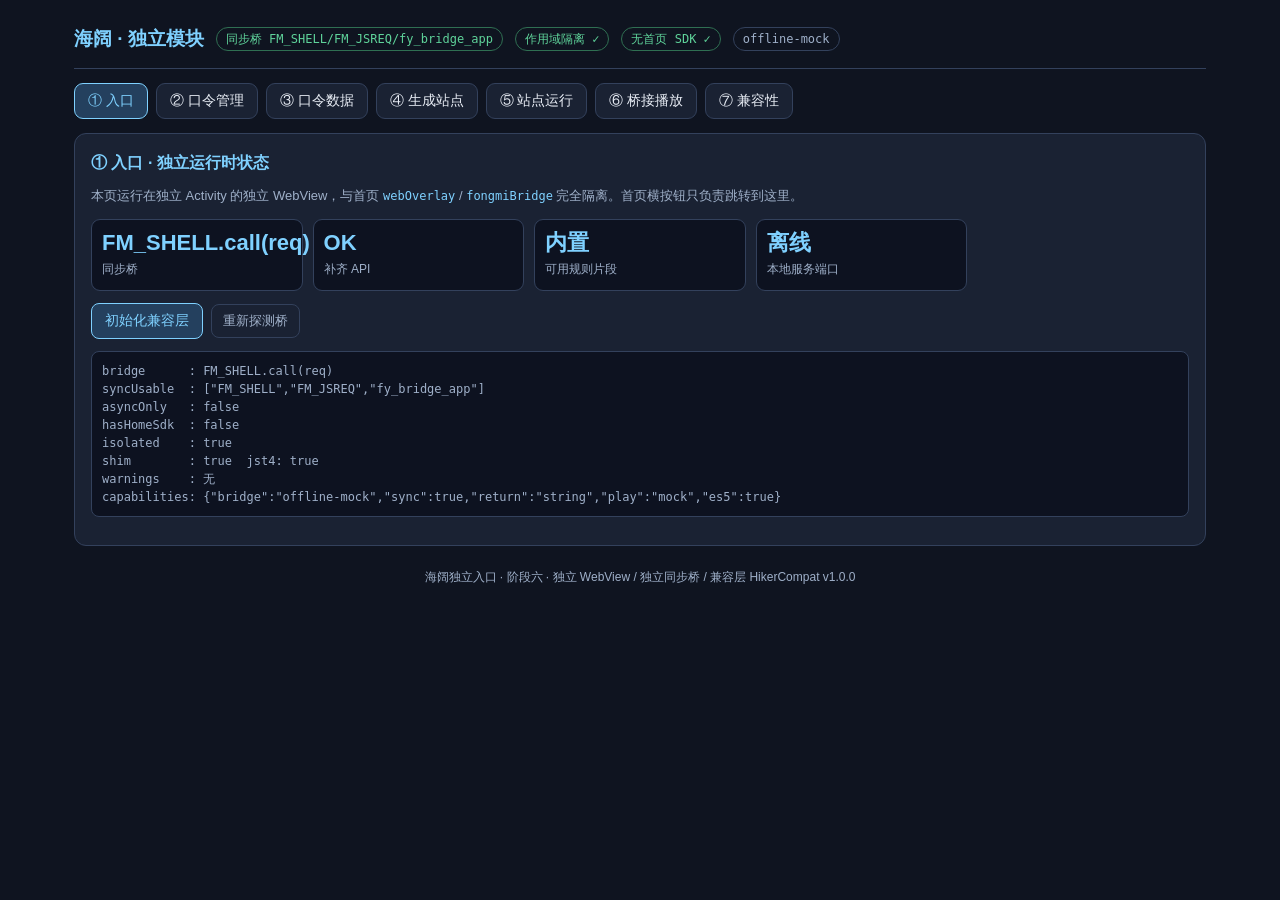
==== app/src/main/assets/hiker/index.html @ 49a5e593 "feat(hiker): 首页横按钮新增独立入口，先做接口兼容性分析再落实构建 - 构建前置：基于五类历史桥接口代码的兼容性实证（A/B/C/D1/D2/E） - 独立模块：HikerActivity" ====
<!DOCTYPE html>
<html lang="zh-CN">
<head>
<meta charset="utf-8">
<meta name="viewport" content="width=device-width,initial-scale=1,viewport-fit=cover">
<title>海阔 · 独立模块</title>
<style>
*{box-sizing:border-box}
:root{--bg:#0f1420;--card:#1a2233;--line:#33415c;--txt:#e8edf5;--sub:#9fb0c9;--acc:#7fd1ff;--ok:#5fd39a;--warn:#ffb86b;--bad:#ff7b7b}
html,body{margin:0;padding:0;background:var(--bg);color:var(--txt);font:15px/1.6 -apple-system,"Noto Sans CJK SC",sans-serif}
.wrap{max-width:1160px;margin:0 auto;padding:14px 14px calc(20px + env(safe-area-inset-bottom,0px))}
header{display:flex;align-items:center;gap:12px;flex-wrap:wrap;padding:10px 0 14px;border-bottom:1px solid var(--line)}
header h1{font-size:19px;margin:0;color:var(--acc);font-weight:700}
.badge{font:12px/1 monospace;padding:5px 9px;border:1px solid var(--line);border-radius:20px;color:var(--sub)}
.badge.on{color:var(--ok);border-color:#2f6f52}
.badge.off{color:var(--warn);border-color:#7a5a2c}
nav{display:flex;gap:8px;flex-wrap:wrap;margin:14px 0}
nav button{background:var(--card);color:var(--txt);border:1px solid var(--line);border-radius:9px;padding:8px 13px;font-size:14px;cursor:pointer}
nav button.cur{background:#24405e;border-color:var(--acc);color:var(--acc)}
section{display:none;background:var(--card);border:1px solid var(--line);border-radius:12px;padding:16px;margin-bottom:12px}
section.cur{display:block}
h2{font-size:16px;margin:0 0 10px;color:var(--acc)}
p.hint{color:var(--sub);font-size:13px;margin:0 0 12px}
.row{display:flex;gap:8px;flex-wrap:wrap;align-items:center;margin-bottom:10px}
input,textarea,select{background:#0d1220;color:var(--txt);border:1px solid var(--line);border-radius:8px;padding:8px 10px;font:14px/1.4 monospace;min-width:180px}
input{flex:1}
button.act{background:#24405e;color:var(--acc);border:1px solid var(--acc);border-radius:8px;padding:8px 13px;cursor:pointer;font-size:14px}
button.gh{background:transparent;color:var(--sub);border:1px solid var(--line);border-radius:8px;padding:7px 11px;cursor:pointer;font-size:13px}
table{width:100%;border-collapse:collapse;font-size:13px}
th,td{text-align:left;padding:7px 8px;border-bottom:1px solid var(--line);vertical-align:top}
th{color:var(--sub);font-weight:600}
code,.mono{font:12px/1.5 monospace;color:var(--acc);word-break:break-all}
pre{background:#0d1220;border:1px solid var(--line);border-radius:8px;padding:10px;overflow:auto;font:12px/1.5 monospace;color:var(--sub);max-height:230px;white-space:pre-wrap}
.tag{display:inline-block;font:11px/1 monospace;padding:3px 7px;border-radius:5px;background:#26344b;color:var(--sub);margin-right:4px}
.tag.ok{background:#204532;color:var(--ok)}.tag.bad{background:#4a2626;color:var(--bad)}.tag.warn{background:#4a3a20;color:var(--warn)}
.log{margin-top:10px;max-height:170px;overflow:auto;font:12px/1.55 monospace;color:var(--sub);border-top:1px dashed var(--line);padding-top:8px}
.err{color:var(--bad)}
.grid{display:grid;grid-template-columns:repeat(auto-fill,minmax(210px,1fr));gap:10px}
.kv{background:#0d1220;border:1px solid var(--line);border-radius:9px;padding:10px}
.kv b{display:block;color:var(--acc);font-size:22px;line-height:1.2}
.kv span{color:var(--sub);font-size:12px}
footer{color:var(--sub);font-size:12px;text-align:center;padding:10px 0 4px}
</style>
</head>
<body>
<div class="wrap">
  <header>
    <h1>海阔 · 独立模块</h1>
    <span class="badge" id="bBridge">桥检测中</span>
    <span class="badge" id="bIso">隔离检测中</span>
    <span class="badge" id="bSdk">首页 SDK 检测中</span>
    <span class="badge" id="bMode">—</span>
  </header>

  <nav id="nav">
    <button data-v="0" class="cur">① 入口</button>
    <button data-v="1">② 口令管理</button>
    <button data-v="2">③ 口令数据</button>
    <button data-v="3">④ 生成站点</button>
    <button data-v="4">⑤ 站点运行</button>
    <button data-v="5">⑥ 桥接播放</button>
    <button data-v="6">⑦ 兼容性</button>
  </nav>

  <!-- ① 入口 -->
  <section class="cur" data-v="0">
    <h2>① 入口 · 独立运行时状态</h2>
    <p class="hint">本页运行在独立 Activity 的独立 WebView，与首页 <code>webOverlay</code> / <code>fongmiBridge</code> 完全隔离。首页横按钮只负责跳转到这里。</p>
    <div class="grid">
      <div class="kv"><b id="kBridge">—</b><span>同步桥</span></div>
      <div class="kv"><b id="kApi">—</b><span>补齐 API</span></div>
      <div class="kv"><b id="kRules">—</b><span>可用规则片段</span></div>
      <div class="kv"><b id="kPort">—</b><span>本地服务端口</span></div>
    </div>
    <div class="row" style="margin-top:12px">
      <button class="act" id="btnBoot">初始化兼容层</button>
      <button class="gh" id="btnProbe">重新探测桥</button>
    </div>
    <pre id="bootOut">等待初始化…</pre>
  </section>

  <!-- ② 口令管理 -->
  <section data-v="1">
    <h2>② 口令管理</h2>
    <p class="hint">口令 = <code>{name, code, endpoint, method, headers, enabled}</code>。端点模板中的 <code>{code}</code> 会被替换。持久化走独立桥的 <code>getCache/setCache</code>，不写首页配置。</p>
    <div class="row">
      <input id="tName" placeholder="名称，如 演示源">
      <input id="tCode" placeholder="口令">
      <input id="tEp" placeholder="端点模板，如 https://x/api?k={code}&kw={kw}">
      <select id="tMethod"><option>GET</option><option>POST</option></select>
      <button class="act" id="btnAddToken">新增</button>
      <button class="gh" id="btnDemoToken">载入演示</button>
    </div>
    <table><thead><tr><th>名称</th><th>口令</th><th>端点</th><th>状态</th><th></th></tr></thead><tbody id="tokenBody"></tbody></table>
  </section>

  <!-- ③ 口令数据 -->
  <section data-v="2">
    <h2>③ 获取口令数据管理</h2>
    <p class="hint">用同步桥 <code>HikerBridge.req()</code> 取数（无 CORS）。归一化支持 <code>sites[]</code> / <code>urls[]</code> / <code>data|list|items</code> / 顶层数组 / 单站点对象 / 纯文本行。</p>
    <div class="row">
      <select id="dsToken"></select>
      <input id="dsKw" placeholder="关键词（可选）" value="影片">
      <button class="act" id="btnFetch">取数</button>
      <button class="gh" id="btnDemoData">离线样本</button>
      <button class="gh" id="btnImport">粘贴导入</button>
    </div>
    <table><thead><tr><th>#</th><th>数据集</th><th>原始长度</th><th>解析站点</th><th></th></tr></thead><tbody id="dsBody"></tbody></table>
  </section>

  <!-- ④ 生成站点 -->
  <section data-v="3">
    <h2>④ 口令数据生成站点管理</h2>
    <p class="hint">按 <code>key</code> 合并去重生成 registry，可导出、复制，或经 <code>/manage/csp?registry=</code> 注入宿主。失败时降级为「复制 JSON → 管理页手动粘贴」。</p>
    <div class="row">
      <button class="act" id="btnGen">生成站点</button>
      <button class="gh" id="btnInject">注入到 App</button>
      <button class="gh" id="btnCopy">复制 registry</button>
      <button class="gh" id="btnExport">导出 JSON</button>
    </div>
    <table><thead><tr><th><input type="checkbox" id="ckAll" checked style="min-width:auto;flex:none"></th><th>key</th><th>name</th><th>type</th><th>api / homePage</th></tr></thead><tbody id="siteBody"></tbody></table>
    <pre id="registryOut">尚未生成</pre>
  </section>

  <!-- ⑤ 站点运行 -->
  <section data-v="4">
    <h2>⑤ 站点运行</h2>
    <p class="hint">在独立运行时里跑海阔规则片段（<code>HikerCompat.classify → run</code>）。Rhino / Python / 加密规则会被明确降级，不静默失败。</p>
    <div class="row">
      <select id="runSite"></select>
      <input id="runKw" placeholder="搜索关键词" value="影片">
      <button class="act" id="btnRun">运行</button>
      <button class="gh" id="btnRunAll">跑全部样本规则</button>
    </div>
    <table><thead><tr><th>#</th><th>标题</th><th>播放地址 / 规则形态</th><th></th></tr></thead><tbody id="vodBody"></tbody></table>
    <pre id="runOut">等待运行…</pre>
  </section>

  <!-- ⑥ 桥接播放 -->
  <section data-v="5">
    <h2>⑥ 桥接通过 App 播放器播放</h2>
    <p class="hint"><code>HikerBridge.play()</code> → 本地 <code>/action?do=push&amp;url=</code> → <code>ServerEvent.push</code> → <code>VideoActivity.push</code>。独立模块不直接引用首页播放器类。</p>
    <div class="row">
      <input id="pUrl" placeholder="播放直链" value="https://example.com/a.m3u8">
      <input id="pTitle" placeholder="标题" value="影片A">
      <button class="act" id="btnPlay">播放</button>
    </div>
    <table><thead><tr><th>#</th><th>标题</th><th>地址</th><th>通道</th></tr></thead><tbody id="playBody"></tbody></table>
  </section>

  <!-- ⑦ 兼容性 -->
  <section data-v="6">
    <h2>⑦ 兼容性（构建前置结论）</h2>
    <p class="hint">五类历史桥的能力探测 + 多变规则形态分类。本页刻意不注册 <code>window.fm</code> / <code>fongmiBridge</code> 异步形态。</p>
    <div class="row"><button class="act" id="btnCompat">刷新能力表</button></div>
    <pre id="compatOut">等待探测…</pre>
    <h2 style="margin-top:14px">运行日志</h2>
    <div class="log" id="log"></div>
  </section>

  <footer>海阔独立入口 · 阶段六 · 独立 WebView / 独立同步桥 / 兼容层 HikerCompat v1.0.0</footer>
</div>

<script src="hiker_bridge_adapter.js"></script>
<script src="jst4.js"></script>
<script src="hiker_runtime_shim.js"></script>
<script src="hiker_compat.js"></script>
<script>
/* 容器页逻辑：ES5 + Promise，旧 WebView 兼容（Chromium 50~70） */
(function () {
  'use strict';
  var S = { tokens: [], datasets: [], sites: [], vods: [], plays: [], inst: null, seq: 1 };
  var $ = function (id) { return document.getElementById(id); };
  var esc = function (s) { return String(s == null ? '' : s).replace(/[&<>"]/g, function (c) {
    return { '&': '&amp;', '<': '&lt;', '>': '&gt;', '"': '&quot;' }[c]; }); };

  function log(msg, bad) {
    var d = document.createElement('div');
    if (bad) d.className = 'err';
    d.textContent = '[' + new Date().toLocaleTimeString() + '] ' + msg;
    $('log').appendChild(d); $('log').scrollTop = $('log').scrollHeight;
  }
  function save() {
    try { if (window.HikerHost) window.HikerHost.req; } catch (e) {}
    try { localStorage.setItem('hiker_tokens', JSON.stringify(S.tokens)); } catch (e) {}
  }
  function load() {
    try { var v = localStorage.getItem('hiker_tokens'); if (v) S.tokens = JSON.parse(v); } catch (e) {}
  }

  /* ---------------- 导航 ---------------- */
  var nav = $('nav');
  nav.addEventListener('click', function (e) {
    var b = e.target.closest ? e.target.closest('button') : null;
    if (!b) return;
    var v = b.getAttribute('data-v');
    var bs = nav.getElementsByTagName('button');
    for (var i = 0; i < bs.length; i++) bs[i].className = bs[i] === b ? 'cur' : '';
    var ss = document.getElementsByTagName('section');
    for (var j = 0; j < ss.length; j++) ss[j].className = ss[j].getAttribute('data-v') === v ? 'cur' : '';
  });

  /* ---------------- ① 兼容性初始化 ---------------- */
  function boot() {
    var out = [];
    var inst = window.HikerCompat.install({
      isolation: 'strict',
      page: { MY_URL: 'https://example.com/s?wd=test', MY_KEYWORD: 'test', MY_PAGE: 1 },
      offlineHtml: '<html><body><a class="item" href="/v/1.html">影片A</a></body></html>',
      onResult: function (v, json) { window.HikerHost.report('hiker.result', json); }
    });
    S.inst = inst;
    var p = inst.probe;
    $('bBridge').textContent = p.syncUsable.length ? '同步桥 ' + p.syncUsable.join('/') : '仅异步桥';
    $('bBridge').className = 'badge ' + (p.syncUsable.length ? 'on' : 'off');
    $('bIso').textContent = p.documentIsolated ? '作用域隔离 ✓' : '检测到首页标记';
    $('bIso').className = 'badge ' + (p.documentIsolated ? 'on' : 'off');
    $('bSdk').textContent = p.hasHomeSdk ? '首页 SDK 存在（异常）' : '无首页 SDK ✓';
    $('bSdk').className = 'badge ' + (p.hasHomeSdk ? 'off' : 'on');
    var cap = window.HikerHost.capabilities();
    $('bMode').textContent = cap.bridge + (cap.port ? ':' + cap.port : '');
    $('kBridge').textContent = inst.bridge || cap.bridge;
    $('kApi').textContent = inst.probe ? 'OK' : '—';
    $('kRules').textContent = '内置';
    $('kPort').textContent = cap.port || '离线';
    out.push('bridge      : ' + (inst.bridge || '(未装配)'));
    out.push('syncUsable  : ' + JSON.stringify(p.syncUsable));
    out.push('asyncOnly   : ' + p.asyncOnly);
    out.push('hasHomeSdk  : ' + p.hasHomeSdk);
    out.push('isolated    : ' + p.documentIsolated);
    out.push('shim        : ' + inst.shim + '  jst4: ' + inst.jst4);
    out.push('warnings    : ' + (inst.warnings.length ? inst.warnings.join(' | ') : '无'));
    out.push('capabilities: ' + JSON.stringify(cap));
    $('bootOut').textContent = out.join('\n');
    log('兼容层初始化完成：同步桥 ' + p.syncUsable.length + ' 个，警告 ' + inst.warnings.length + ' 条');
    compat();
  }
  $('btnBoot').onclick = boot;
  $('btnProbe').onclick = function () {
    var p = window.HikerCompat.probe();
    $('bootOut').textContent = JSON.stringify(p, null, 2);
    log('重新探测：' + p.syncUsable.join('/'));
  };

  /* ---------------- ② 口令 ---------------- */
  function renderTokens() {
    var h = '';
    for (var i = 0; i < S.tokens.length; i++) {
      var t = S.tokens[i];
      h += '<tr><td>' + esc(t.name) + '</td><td class="mono">' + esc(t.code) + '</td>'
        + '<td class="mono">' + esc(t.endpoint) + '</td>'
        + '<td><span class="tag ' + (t.enabled ? 'ok' : '') + '">' + (t.enabled ? '启用' : '停用') + '</span></td>'
        + '<td><button class="gh" data-del="' + i + '">删</button></td></tr>';
    }
    $('tokenBody').innerHTML = h || '<tr><td colspan="5" class="hint">暂无口令，点「载入演示」</td></tr>';
    var sel = $('dsToken'); var old = sel.value; sel.innerHTML = '';
    for (var j = 0; j < S.tokens.length; j++) {
      var o = document.createElement('option'); o.value = S.tokens[j].code;
      o.textContent = S.tokens[j].name + ' / ' + S.tokens[j].code; sel.appendChild(o);
    }
    if (old) sel.value = old;
  }
  $('tokenBody').addEventListener('click', function (e) {
    var i = e.target.getAttribute && e.target.getAttribute('data-del');
    if (i == null) return; S.tokens.splice(+i, 1); save(); renderTokens(); log('删除口令');
  });
  $('btnAddToken').onclick = function () {
    var t = { name: $('tName').value || '未命名', code: $('tCode').value || '',
      endpoint: $('tEp').value || '', method: $('tMethod').value,
      headers: '', enabled: true };
    if (!t.code) { log('口令不能为空', true); return; }
    S.tokens.push(t); save(); renderTokens(); log('新增口令 ' + t.name);
  };
  $('btnDemoToken').onclick = function () {
    S.tokens = [{ name: '演示源', code: 'demo-2026',
      endpoint: 'https://example.com/api?k={code}&kw={kw}', method: 'GET', headers: '', enabled: true }];
    save(); renderTokens(); log('载入演示口令');
  };

  /* ---------------- ③ 取数 ---------------- */
  function normalize(raw) {
    var sites = [], d;
    try { d = JSON.parse(raw); } catch (e) { d = null; }
    function one(o, i) {
      if (typeof o === 'string') {
        var m = o.match(/^(https?:\/\/\S+)/);
        return m ? { key: 's' + i, name: o.split(',')[0].slice(0, 30), type: 3, api: m[1], homePage: '' } : null;
      }
      if (!o || typeof o !== 'object') return null;
      return { key: String(o.key || o.id || o.name || ('s' + i)),
        name: String(o.name || o.title || o.key || ('站点' + i)),
        type: Number(o.type || 3), api: String(o.api || o.url || o.searchUrl || ''),
        homePage: String(o.homePage || o.home || '') };
    }
    if (d && Array.isArray(d)) { for (var a = 0; a < d.length; a++) { var s = one(d[a], a); if (s) sites.push(s); } }
    else if (d && typeof d === 'object') {
      var arr = d.sites || d.urls || d.data || d.list || d.items || d.depot || null;
      if (Array.isArray(arr)) { for (var b = 0; b < arr.length; b++) { var t = one(arr[b], b); if (t) sites.push(t); } }
      else { var u = one(d, 0); if (u) sites.push(u); }
    } else {
      var lines = String(raw || '').split(/\r?\n/);
      for (var c = 0; c < lines.length; c++) { var v = one(lines[c].trim(), c); if (v) sites.push(v); }
    }
    return sites;
  }
  function addDataset(name, raw, parsed) {
    S.datasets.push({ id: S.seq++, name: name, raw: String(raw || ''), sites: parsed });
    renderDs(); log('数据集 ' + name + '：解析 ' + parsed.length + ' 个站点');
  }
  function renderDs() {
    var h = '';
    for (var i = 0; i < S.datasets.length; i++) {
      var d = S.datasets[i];
      h += '<tr><td>' + d.id + '</td><td>' + esc(d.name) + '</td><td>' + d.raw.length + '</td>'
        + '<td>' + d.sites.length + '</td><td><button class="gh" data-dsdel="' + i + '">删</button></td></tr>';
    }
    $('dsBody').innerHTML = h || '<tr><td colspan="5" class="hint">暂无数据集</td></tr>';
  }
  $('dsBody').addEventListener('click', function (e) {
    var i = e.target.getAttribute && e.target.getAttribute('data-dsdel');
    if (i != null) { S.datasets.splice(+i, 1); renderDs(); }
  });
  $('btnFetch').onclick = function () {
    var code = $('dsToken').value || 'demo-2026', kw = $('dsKw').value || '';
    var t = null;
    for (var i = 0; i < S.tokens.length; i++) if (S.tokens[i].code === code) t = S.tokens[i];
    var ep = t ? t.endpoint : 'https://example.com/api?k={code}&kw={kw}';
    var url = ep.replace('{code}', encodeURIComponent(code)).replace('{kw}', encodeURIComponent(kw));
    var raw = window.HikerHost ? window.HikerHost.req(url, '{}') : '';
    addDataset('取数 ' + code, raw, normalize(raw));
  };
  $('btnDemoData').onclick = function () {
    var demo = { sites: [
      { key: 'hk_a', name: '海阔演示A', type: 3, api: 'https://example.com/a' },
      { key: 'hk_b', name: '海阔演示B', type: 3, api: 'https://example.com/b' },
      { key: 'hk_c', name: '海阔演示C', type: 3, api: 'https://example.com/c' },
      { key: 'hk_d', name: '海阔演示D', type: 3, api: 'https://example.com/d' } ] };
    addDataset('离线样本', JSON.stringify(demo), normalize(JSON.stringify(demo)));
  };
  $('btnImport').onclick = function () {
    var v = window.prompt('粘贴口令数据（JSON 或文本）');
    if (v != null) addDataset('导入', v, normalize(v));
  };

  /* ---------------- ④ 生成站点 / 注入 ---------------- */
  function genSites() {
    var map = {}, order = [];
    for (var i = 0; i < S.datasets.length; i++) {
      var ss = S.datasets[i].sites;
      for (var j = 0; j < ss.length; j++) {
        var s = ss[j];
        if (!map[s.key]) { map[s.key] = s; order.push(s.key); }
      }
    }
    S.sites = [];
    for (var k = 0; k < order.length; k++) S.sites.push(map[order[k]]);
    renderSites(); return S.sites.length;
  }
  function registry() {
    var items = [];
    for (var i = 0; i < S.sites.length; i++) items.push({
      key: S.sites[i].key, name: S.sites[i].name, type: S.sites[i].type,
      api: S.sites[i].api, homePage: S.sites[i].homePage });
    return { items: items };
  }
  function renderSites() {
    var h = '';
    for (var i = 0; i < S.sites.length; i++) {
      var s = S.sites[i];
      h += '<tr><td><input type="checkbox" checked data-si="' + i + '" style="min-width:auto;flex:none"></td>'
        + '<td class="mono">' + esc(s.key) + '</td><td>' + esc(s.name) + '</td><td>' + s.type + '</td>'
        + '<td class="mono">' + esc(s.api || s.homePage) + '</td></tr>';
    }
    $('siteBody').innerHTML = h || '<tr><td colspan="5" class="hint">尚未生成站点</td></tr>';
    var sel = $('runSite'); sel.innerHTML = '';
    for (var j = 0; j < S.sites.length; j++) {
      var o = document.createElement('option'); o.value = S.sites[j].key;
      o.textContent = S.sites[j].name; sel.appendChild(o);
    }
    $('registryOut').textContent = JSON.stringify(registry(), null, 2);
  }
  $('ckAll').onchange = function () {
    var c = $('siteBody').getElementsByTagName('input');
    for (var i = 0; i < c.length; i++) c[i].checked = $('ckAll').checked;
  };
  $('btnGen').onclick = function () { var n = genSites(); log('生成站点 ' + n + ' 个'); };
  $('btnInject').onclick = function () {
    var r = JSON.stringify(registry());
    var port = (window.HikerHost.capabilities() || {}).port;
    var url = 'http://127.0.0.1:' + (port || 9978) + '/manage/csp?registry=' + encodeURIComponent(r);
    var res = window.HikerHost ? window.HikerHost.req(url, '{}') : '';
    log('注入 /manage/csp：' + (res ? '已请求（' + res.length + ' 字节响应）' : '离线降级，请复制 JSON 手动粘贴'));
  };
  $('btnCopy').onclick = function () {
    var t = $('registryOut').textContent;
    try { navigator.clipboard.writeText(t); } catch (e) {}
    log('复制 registry 到剪贴板（离线环境请手动选中 pre 内容）');
  };
  $('btnExport').onclick = function () { log('导出：' + $('registryOut').textContent.slice(0, 120) + '…'); };

  /* ---------------- ⑤ 站点运行（真实海阔规则片段） ---------------- */
  var SAMPLE_RULES = [
    { id: 'local', name: '本地 DOM 规则', code: "var h=fetch('https://e.com/s');setResult(pdfa(h,'a.item'));" },
    { id: 'request', name: '同步 request 规则', code: "var h=request('https://e.com/s');setResult([{title:'A',url:'https://e.com/1.m3u8'}]);" },
    { id: 'lazy', name: 'jQuery 风格 lazyRule', code: "var h=fetch('https://e.com/s');setResult($.fn.lazyRule(function(){return 'ok';}));" },
    { id: 'rhino', name: 'Rhino 专有（应降级）', code: "var x=new JavaAdapter(java.lang.Runnable,{run:function(){}});setResult(x);" },
    { id: 'py', name: 'Python 规则（应降级）', code: "py: import requests; setResult(requests.get('http://x'))" }
  ];
  function runRules(list, label) {
    var out = [], vods = [];
    for (var i = 0; i < list.length; i++) {
      var r = window.HikerCompat.run(list[i].code,
        { MY_URL: 'https://e.com/s?wd=' + $('runKw').value, MY_KEYWORD: $('runKw').value, MY_PAGE: 1 },
        { id: list[i].id });
      out.push((r.ok ? '✓' : '✗') + ' ' + list[i].id + ' [' + r.action + '] '
        + (r.err || r.out || '').slice(0, 90));
      if (r.ok) vods.push({ title: list[i].name, url: (r.out || '').slice(0, 90), form: r.forms.map(function (f) { return f.id; }).join(',') });
    }
    $('runOut').textContent = label + '\n' + out.join('\n');
    S.vods = vods; renderVods();
    log(label + '：' + out.filter(function (x) { return x.charAt(0) === '✓'; }).length + '/' + list.length + ' 产出 setResult');
    return out;
  }
  function renderVods() {
    var h = '';
    for (var i = 0; i < S.vods.length; i++) {
      h += '<tr><td>' + (i + 1) + '</td><td>' + esc(S.vods[i].title) + '</td>'
        + '<td class="mono">' + esc(S.vods[i].url) + '<br><span class="tag">' + esc(S.vods[i].form) + '</span></td>'
        + '<td><button class="gh" data-play="' + i + '">播放</button></td></tr>';
    }
    $('vodBody').innerHTML = h || '<tr><td colspan="4" class="hint">尚无运行结果</td></tr>';
  }
  $('btnRun').onclick = function () { runRules(SAMPLE_RULES.slice(0, 3), '站点运行结果'); };
  $('btnRunAll').onclick = function () { runRules(SAMPLE_RULES, '全部样本规则（含降级）'); };
  $('vodBody').addEventListener('click', function (e) {
    var i = e.target.getAttribute && e.target.getAttribute('data-play');
    if (i != null) doPlay(S.vods[+i].url || 'https://example.com/' + (+i + 1) + '.m3u8', S.vods[+i].title);
  });

  /* ---------------- ⑥ 播放 ---------------- */
  function doPlay(url, title) {
    var ok = window.HikerHost ? window.HikerHost.play(url, title, '') : false;
    S.plays.push({ title: title, url: url, channel: ok ? 'local-push(/action?do=push)' : 'offline-mock' });
    renderPlays(); log('播放：' + title + ' → ' + (ok ? '本地推送' : '离线 mock'));
  }
  function renderPlays() {
    var h = '';
    for (var i = 0; i < S.plays.length; i++) {
      h += '<tr><td>' + (i + 1) + '</td><td>' + esc(S.plays[i].title) + '</td>'
        + '<td class="mono">' + esc(S.plays[i].url) + '</td><td><span class="tag ok">' + esc(S.plays[i].channel) + '</span></td></tr>';
    }
    $('playBody').innerHTML = h || '<tr><td colspan="4" class="hint">尚无播放记录</td></tr>';
  }
  $('btnPlay').onclick = function () { doPlay($('pUrl').value, $('pTitle').value || '未命名'); };

  /* ---------------- ⑦ 能力表 ---------------- */
  function compat() {
    var p = window.HikerCompat.probe(), lines = [];
    lines.push('=== 五类历史桥能力探测 ===');
    for (var i = 0; i < p.bridges.length; i++) {
      var b = p.bridges[i];
      lines.push('  ' + (b.present ? '●' : '○') + ' ' + b.id + ' [' + b.kind + '] ' + b.desc);
    }
    lines.push('');
    lines.push('  syncUsable   : ' + JSON.stringify(p.syncUsable));
    lines.push('  asyncOnly    : ' + p.asyncOnly);
    lines.push('  hasHomeSdk   : ' + p.hasHomeSdk + '  (应为 false)');
    lines.push('  isolated     : ' + p.documentIsolated + '  (应为 true)');
    lines.push('');
    lines.push('=== 多变规则形态分类 ===');
    for (var j = 0; j < SAMPLE_RULES.length; j++) {
      var c = window.HikerCompat.classify(SAMPLE_RULES[j].code);
      lines.push('  ' + SAMPLE_RULES[j].id + ': ' + c.action + ' [' + c.unsupported.join(',') + ']');
    }
    lines.push('');
    lines.push('=== 反假阳性 ===');
    lines.push('  normalize(string) : ' + JSON.stringify(window.HikerCompat.normalize('<html>ok</html>')));
    lines.push('  normalize(Promise): ' + JSON.stringify(window.HikerCompat.normalize(Promise.resolve(1))));
    $('compatOut').textContent = lines.join('\n');
  }
  $('btnCompat').onclick = compat;

  /* ---------------- 启动 ---------------- */
  load(); renderTokens(); renderDs(); renderSites(); renderVods(); renderPlays();
  window.__HIKER_STATE__ = S;
  boot();
  log('独立容器页就绪（六段链路 + 兼容层）');
})();
</script>
</body>
</html>
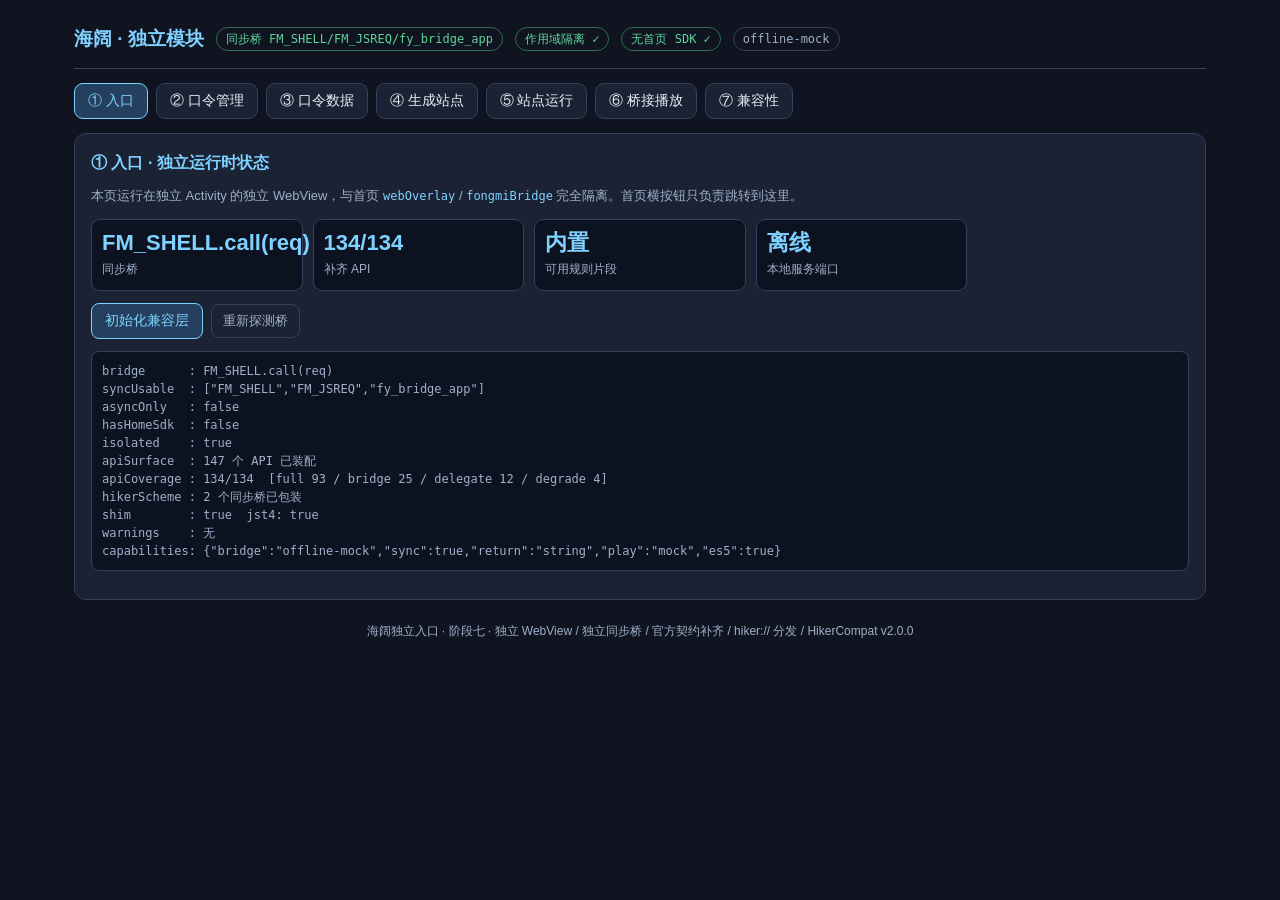
==== commit e49ed658: "feat(hiker-v2): 对照 hikerView/xingchen 后按官方契约补齐并吸收真机教训 - 官方契约基准：hikerView JSEngine 100 @JSAnnotation " ====
--- a/app/src/main/assets/hiker/index.html
+++ b/app/src/main/assets/hiker/index.html
@@ -158,10 +158,12 @@
     <div class="log" id="log"></div>
   </section>
 
-  <footer>海阔独立入口 · 阶段六 · 独立 WebView / 独立同步桥 / 兼容层 HikerCompat v1.0.0</footer>
+  <footer>海阔独立入口 · 阶段七 · 独立 WebView / 独立同步桥 / 官方契约补齐 / hiker:// 分发 / HikerCompat v2.0.0</footer>
 </div>
 
 <script src="hiker_bridge_adapter.js"></script>
+<script src="hiker_scheme.js"></script>
+<script src="hiker_api_surface.js"></script>
 <script src="jst4.js"></script>
 <script src="hiker_runtime_shim.js"></script>
 <script src="hiker_compat.js"></script>
@@ -220,7 +222,8 @@
     var cap = window.HikerHost.capabilities();
     $('bMode').textContent = cap.bridge + (cap.port ? ':' + cap.port : '');
     $('kBridge').textContent = inst.bridge || cap.bridge;
-    $('kApi').textContent = inst.probe ? 'OK' : '—';
+    var cov = inst.coverage || window.HikerCompat.coverage();
+    $('kApi').textContent = cov.available + '/' + cov.official;
     $('kRules').textContent = '内置';
     $('kPort').textContent = cap.port || '离线';
     out.push('bridge      : ' + (inst.bridge || '(未装配)'));
@@ -228,6 +231,11 @@
     out.push('asyncOnly   : ' + p.asyncOnly);
     out.push('hasHomeSdk  : ' + p.hasHomeSdk);
     out.push('isolated    : ' + p.documentIsolated);
+    out.push('apiSurface  : ' + (inst.apiSurface ? inst.apiSurface.added + ' 个 API 已装配' : '未装配'));
+    out.push('apiCoverage : ' + cov.available + '/' + cov.official
+      + '  [full ' + cov.levels.full + ' / bridge ' + cov.levels.bridge
+      + ' / delegate ' + cov.levels.delegate + ' / degrade ' + cov.levels.degrade + ']');
+    out.push('hikerScheme : ' + (inst.scheme ? inst.scheme.wrapped + ' 个同步桥已包装' : '未装配'));
     out.push('shim        : ' + inst.shim + '  jst4: ' + inst.jst4);
     out.push('warnings    : ' + (inst.warnings.length ? inst.warnings.join(' | ') : '无'));
     out.push('capabilities: ' + JSON.stringify(cap));
@@ -476,6 +484,29 @@
     lines.push('=== 反假阳性 ===');
     lines.push('  normalize(string) : ' + JSON.stringify(window.HikerCompat.normalize('<html>ok</html>')));
     lines.push('  normalize(Promise): ' + JSON.stringify(window.HikerCompat.normalize(Promise.resolve(1))));
+    lines.push('');
+    lines.push('=== 官方 API 契约覆盖率（hikerView help_js / JSEngine + hiker_54.db） ===');
+    var cov = window.HikerCompat.coverage();
+    lines.push('  可用 ' + cov.available + '/' + cov.official
+      + '  [真实现 ' + cov.levels.full + ' / 桥转发 ' + cov.levels.bridge
+      + ' / 保留 ' + cov.levels.delegate + ' / 降级 ' + cov.levels.degrade + ']');
+    lines.push('  缺失 : ' + (cov.missing.length ? cov.missing.slice(0, 18).join(', ') : '无'));
+    lines.push('');
+    lines.push('=== hiker:// 内部地址分发（取自 xingchen 1.2.8 真机事故） ===');
+    var probes = ['hiker://empty', 'hiker://empty#http://a.com/x', 'hiker://page/x',
+                  'hiker://home', 'hiker://files/missing.txt', 'hiker://bookmark',
+                  'file:///tmp/none.txt'];
+    for (var q = 0; q < probes.length; q++) {
+      var d = window.HikerCompat.scheme(probes[q]);
+      lines.push('  ' + probes[q] + ' → ' + (d ? d.route + ' / ' + d.status
+        + (d.error ? ' / ' + d.error : '') + ' / body=' + JSON.stringify(d.body.slice(0, 34)) : 'null'));
+    }
+    lines.push('');
+    lines.push('=== 新鲜作用域（修 getUaObject / getJsPlugin 未定义） ===');
+    var fr = window.HikerCompat.runInFresh(
+      "var u = JSON.parse(getUaObject()); var p = getJsPlugin(); setResult({ua:!!u, plugin:typeof p});",
+      { MY_URL: 'https://example.com' });
+    lines.push('  fresh setResult: ' + fr.ok + '  out=' + fr.out + '  err=' + (fr.err || '—'));
     $('compatOut').textContent = lines.join('\n');
   }
   $('btnCompat').onclick = compat;
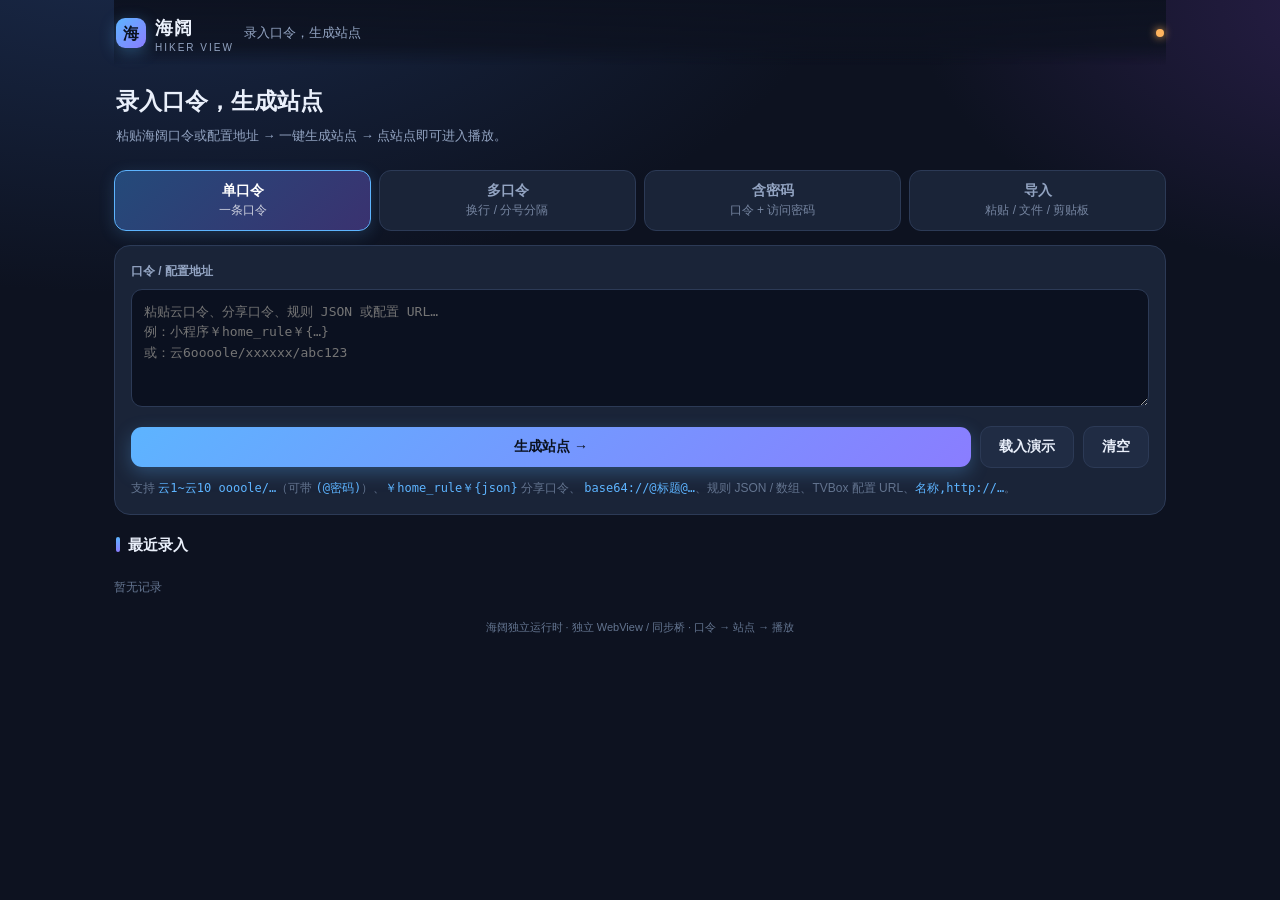
==== commit 2ff855d7: "feat(hiker/frontend): 重写前端为「录口令→生成站点→点站点播放」用户流程 - index.html: 7 个后端数据可视化/自测 tab → 4 个用户视图   (录口令 / 站" ====
--- a/app/src/main/assets/hiker/index.html
+++ b/app/src/main/assets/hiker/index.html
@@ -3,519 +3,480 @@
 <head>
 <meta charset="utf-8">
 <meta name="viewport" content="width=device-width,initial-scale=1,viewport-fit=cover">
-<title>海阔 · 独立模块</title>
+<title>海阔 · 视界</title>
 <style>
-*{box-sizing:border-box}
-:root{--bg:#0f1420;--card:#1a2233;--line:#33415c;--txt:#e8edf5;--sub:#9fb0c9;--acc:#7fd1ff;--ok:#5fd39a;--warn:#ffb86b;--bad:#ff7b7b}
-html,body{margin:0;padding:0;background:var(--bg);color:var(--txt);font:15px/1.6 -apple-system,"Noto Sans CJK SC",sans-serif}
-.wrap{max-width:1160px;margin:0 auto;padding:14px 14px calc(20px + env(safe-area-inset-bottom,0px))}
-header{display:flex;align-items:center;gap:12px;flex-wrap:wrap;padding:10px 0 14px;border-bottom:1px solid var(--line)}
-header h1{font-size:19px;margin:0;color:var(--acc);font-weight:700}
-.badge{font:12px/1 monospace;padding:5px 9px;border:1px solid var(--line);border-radius:20px;color:var(--sub)}
-.badge.on{color:var(--ok);border-color:#2f6f52}
-.badge.off{color:var(--warn);border-color:#7a5a2c}
-nav{display:flex;gap:8px;flex-wrap:wrap;margin:14px 0}
-nav button{background:var(--card);color:var(--txt);border:1px solid var(--line);border-radius:9px;padding:8px 13px;font-size:14px;cursor:pointer}
-nav button.cur{background:#24405e;border-color:var(--acc);color:var(--acc)}
-section{display:none;background:var(--card);border:1px solid var(--line);border-radius:12px;padding:16px;margin-bottom:12px}
-section.cur{display:block}
-h2{font-size:16px;margin:0 0 10px;color:var(--acc)}
-p.hint{color:var(--sub);font-size:13px;margin:0 0 12px}
-.row{display:flex;gap:8px;flex-wrap:wrap;align-items:center;margin-bottom:10px}
-input,textarea,select{background:#0d1220;color:var(--txt);border:1px solid var(--line);border-radius:8px;padding:8px 10px;font:14px/1.4 monospace;min-width:180px}
-input{flex:1}
-button.act{background:#24405e;color:var(--acc);border:1px solid var(--acc);border-radius:8px;padding:8px 13px;cursor:pointer;font-size:14px}
-button.gh{background:transparent;color:var(--sub);border:1px solid var(--line);border-radius:8px;padding:7px 11px;cursor:pointer;font-size:13px}
-table{width:100%;border-collapse:collapse;font-size:13px}
-th,td{text-align:left;padding:7px 8px;border-bottom:1px solid var(--line);vertical-align:top}
-th{color:var(--sub);font-weight:600}
-code,.mono{font:12px/1.5 monospace;color:var(--acc);word-break:break-all}
-pre{background:#0d1220;border:1px solid var(--line);border-radius:8px;padding:10px;overflow:auto;font:12px/1.5 monospace;color:var(--sub);max-height:230px;white-space:pre-wrap}
-.tag{display:inline-block;font:11px/1 monospace;padding:3px 7px;border-radius:5px;background:#26344b;color:var(--sub);margin-right:4px}
-.tag.ok{background:#204532;color:var(--ok)}.tag.bad{background:#4a2626;color:var(--bad)}.tag.warn{background:#4a3a20;color:var(--warn)}
-.log{margin-top:10px;max-height:170px;overflow:auto;font:12px/1.55 monospace;color:var(--sub);border-top:1px dashed var(--line);padding-top:8px}
-.err{color:var(--bad)}
-.grid{display:grid;grid-template-columns:repeat(auto-fill,minmax(210px,1fr));gap:10px}
-.kv{background:#0d1220;border:1px solid var(--line);border-radius:9px;padding:10px}
-.kv b{display:block;color:var(--acc);font-size:22px;line-height:1.2}
-.kv span{color:var(--sub);font-size:12px}
-footer{color:var(--sub);font-size:12px;text-align:center;padding:10px 0 4px}
+*{box-sizing:border-box;-webkit-tap-highlight-color:transparent}
+:root{
+  --bg:#0d1220;--card:#1a2438;--card2:#202c44;--line:#2c3a56;
+  --txt:#eaf0fb;--sub:#93a4c2;--dim:#63748f;--acc:#5db4ff;--acc2:#8a7dff;
+  --ok:#4fd39a;--warn:#ffb45e;--bad:#ff7b7b;
+}
+html,body{margin:0;padding:0;background:var(--bg);color:var(--txt);
+  font:15px/1.6 -apple-system,"Noto Sans CJK SC","PingFang SC",sans-serif;
+  background-image:radial-gradient(1200px 600px at 10% -10%,#1a2a4a 0%,transparent 60%),
+                   radial-gradient(900px 500px at 110% 0%,#2a1f4a 0%,transparent 55%);
+  min-height:100%}
+.app{max-width:1080px;margin:0 auto;padding:0 14px calc(26px + env(safe-area-inset-bottom,0px))}
+header{position:sticky;top:0;z-index:20;display:flex;align-items:center;gap:10px;
+  padding:14px 2px 12px;background:linear-gradient(180deg,rgba(13,18,32,.97),rgba(13,18,32,.82) 70%,transparent);
+  backdrop-filter:blur(8px)}
+.brand{display:flex;align-items:center;gap:9px;font-size:18px;font-weight:800;letter-spacing:.5px}
+.logo{width:30px;height:30px;border-radius:9px;flex:none;
+  background:linear-gradient(135deg,var(--acc),var(--acc2));display:flex;align-items:center;justify-content:center;
+  color:#0b1220;font-weight:900;font-size:16px;box-shadow:0 4px 16px rgba(93,180,255,.35)}
+.brand small{display:block;font-size:10px;font-weight:500;color:var(--sub);letter-spacing:2px;line-height:1}
+.crumb{flex:1;min-width:0;color:var(--sub);font-size:13px;overflow:hidden;text-overflow:ellipsis;white-space:nowrap}
+.iconbtn{width:34px;height:34px;flex:none;border-radius:10px;border:1px solid var(--line);
+  background:var(--card);color:var(--txt);font-size:17px;cursor:pointer;display:flex;align-items:center;justify-content:center}
+.dot{width:8px;height:8px;border-radius:50%;background:var(--ok);flex:none;box-shadow:0 0 8px var(--ok)}
+.dot.off{background:var(--warn);box-shadow:0 0 8px var(--warn)}
+.view{display:none;animation:fade .22s ease}
+.view.cur{display:block}
+@keyframes fade{from{opacity:0;transform:translateY(6px)}to{opacity:1;transform:none}}
+.hero{padding:18px 2px 8px}
+.hero h1{margin:0 0 6px;font-size:23px;font-weight:800}
+.hero p{margin:0 0 16px;color:var(--sub);font-size:13px}
+.modes{display:flex;gap:8px;flex-wrap:wrap;margin-bottom:14px}
+.modes button{flex:1;min-width:96px;background:var(--card);color:var(--sub);border:1px solid var(--line);
+  border-radius:12px;padding:11px 8px;font-size:14px;cursor:pointer;font-weight:600}
+.modes button.cur{background:linear-gradient(135deg,#244a7a,#3a3270);border-color:var(--acc);color:#fff;
+  box-shadow:0 4px 16px rgba(93,180,255,.18)}
+.modes button b{display:block;font-size:12px;font-weight:500;opacity:.75;margin-top:2px}
+.box{background:var(--card);border:1px solid var(--line);border-radius:16px;padding:16px;margin-bottom:12px}
+.lbl{display:block;font-size:12px;color:var(--sub);margin:0 0 7px;font-weight:600}
+textarea{width:100%;min-height:118px;background:#0b1120;color:var(--txt);border:1px solid var(--line);
+  border-radius:11px;padding:12px;font:13px/1.6 monospace;resize:vertical;outline:none}
+textarea:focus{border-color:var(--acc)}
+input.f{width:100%;background:#0b1120;color:var(--txt);border:1px solid var(--line);
+  border-radius:11px;padding:11px 12px;font:14px/1.4 -apple-system,sans-serif;outline:none}
+input.f:focus{border-color:var(--acc)}
+.row{display:flex;gap:9px;flex-wrap:wrap;align-items:center;margin-top:12px}
+.btn{border-radius:11px;padding:11px 18px;font-size:14px;font-weight:700;cursor:pointer;border:1px solid var(--line)}
+.btn.primary{background:linear-gradient(135deg,var(--acc),var(--acc2));border:none;color:#0b1220;flex:1;min-width:150px;
+  box-shadow:0 6px 18px rgba(93,180,255,.28)}
+.btn.gh{background:var(--card2);color:var(--txt)}
+.btn.sm{padding:8px 13px;font-size:13px;font-weight:600}
+.btn:active{transform:translateY(1px)}
+.hintline{color:var(--dim);font-size:12px;margin-top:10px;line-height:1.7}
+.hintline code{color:var(--acc);font:12px monospace}
+.imports{display:none;gap:8px;flex-wrap:wrap;margin-top:12px}
+.imports.show{display:flex}
+.filelab{position:relative;overflow:hidden;display:inline-block}
+.filelab input[type=file]{position:absolute;inset:0;opacity:0;cursor:pointer}
+.grid{display:grid;grid-template-columns:repeat(auto-fill,minmax(150px,1fr));gap:12px}
+.grid.posters{grid-template-columns:repeat(auto-fill,minmax(120px,1fr))}
+.card{background:var(--card);border:1px solid var(--line);border-radius:15px;padding:14px;cursor:pointer;
+  transition:transform .15s,border-color .15s;position:relative;overflow:hidden}
+.card:active{transform:scale(.98)}
+.card:hover{border-color:var(--acc)}
+.site-ic{width:44px;height:44px;border-radius:13px;display:flex;align-items:center;justify-content:center;
+  font-size:20px;font-weight:800;color:#0b1220;margin-bottom:11px}
+.site-nm{font-weight:700;font-size:15px;margin-bottom:3px;word-break:break-all}
+.site-mt{font-size:11px;color:var(--dim);display:flex;gap:6px;flex-wrap:wrap}
+.pill{display:inline-block;font:10px/1 monospace;padding:3px 7px;border-radius:6px;background:#26344b;color:var(--sub)}
+.pill.ok{background:#1d4433;color:var(--ok)}
+.poster{background:var(--card);border:1px solid var(--line);border-radius:13px;overflow:hidden;cursor:pointer;transition:transform .15s}
+.poster:active{transform:scale(.97)}
+.poster .ph{aspect-ratio:2/3;background:linear-gradient(135deg,#22304c,#2a2450);display:flex;align-items:center;
+  justify-content:center;color:#5a6f96;font-size:30px;font-weight:800}
+.poster .ph img{width:100%;height:100%;object-fit:cover}
+.poster .pt{padding:8px 9px 10px}
+.poster .pt b{display:block;font-size:13px;font-weight:600;line-height:1.35;
+  overflow:hidden;text-overflow:ellipsis;white-space:nowrap}
+.poster .pt span{font-size:11px;color:var(--dim);display:block;overflow:hidden;text-overflow:ellipsis;white-space:nowrap}
+.toolbar{display:flex;gap:9px;align-items:center;margin:4px 0 14px;flex-wrap:wrap}
+.toolbar .f{flex:1;min-width:150px}
+.chips{display:flex;gap:8px;overflow-x:auto;padding:2px 0 12px;scrollbar-width:none}
+.chips::-webkit-scrollbar{display:none}
+.chip{flex:none;background:var(--card);border:1px solid var(--line);color:var(--sub);
+  border-radius:20px;padding:7px 15px;font-size:13px;cursor:pointer;white-space:nowrap}
+.chip.cur{background:var(--acc);color:#0b1220;border-color:var(--acc);font-weight:700}
+.detail-hero{display:flex;gap:16px;background:var(--card);border:1px solid var(--line);border-radius:16px;padding:16px;margin-bottom:14px}
+.detail-hero .ph{width:120px;aspect-ratio:2/3;border-radius:11px;flex:none;
+  background:linear-gradient(135deg,#22304c,#2a2450);display:flex;align-items:center;justify-content:center;
+  color:#5a6f96;font-size:38px;font-weight:800;overflow:hidden}
+.detail-hero .ph img{width:100%;height:100%;object-fit:cover}
+.detail-hero .info{flex:1;min-width:0}
+.detail-hero h2{margin:2px 0 8px;font-size:19px}
+.detail-hero p{margin:0;color:var(--sub);font-size:13px;line-height:1.7}
+.eps{display:grid;grid-template-columns:repeat(auto-fill,minmax(88px,1fr));gap:9px;margin-top:6px}
+.ep{background:var(--card2);border:1px solid var(--line);border-radius:10px;padding:9px 6px;text-align:center;
+  font-size:13px;cursor:pointer;overflow:hidden;text-overflow:ellipsis;white-space:nowrap}
+.ep:active{background:var(--acc);color:#0b1220}
+.sect-t{font-size:15px;font-weight:700;margin:18px 2px 10px;display:flex;align-items:center;gap:8px}
+.sect-t:before{content:"";width:4px;height:15px;border-radius:3px;background:linear-gradient(var(--acc),var(--acc2))}
+.empty{color:var(--dim);text-align:center;padding:36px 12px;font-size:14px}
+.empty .big{font-size:34px;display:block;margin-bottom:8px;opacity:.5}
+.notice{background:#3a2a18;border:1px solid #6b4a22;color:var(--warn);border-radius:11px;
+  padding:10px 13px;font-size:13px;margin:10px 0}
+.notice.info{background:#16283f;border-color:#2c4a70;color:var(--acc)}
+.toast{position:fixed;left:50%;bottom:calc(24px + env(safe-area-inset-bottom,0px));transform:translateX(-50%) translateY(20px);
+  background:#0b1120ee;border:1px solid var(--line);color:var(--txt);padding:11px 18px;border-radius:12px;
+  font-size:14px;z-index:50;opacity:0;transition:.25s;max-width:88%;text-align:center;box-shadow:0 8px 30px #0008}
+.toast.show{opacity:1;transform:translateX(-50%) translateY(0)}
+.history{display:flex;gap:8px;flex-wrap:wrap;margin-top:6px}
+.hist{background:var(--card2);border:1px solid var(--line);border-radius:9px;padding:7px 11px;font-size:12px;
+  color:var(--sub);cursor:pointer;max-width:220px;overflow:hidden;text-overflow:ellipsis;white-space:nowrap}
+footer{color:var(--dim);font-size:11px;text-align:center;padding:22px 0 6px}
 </style>
 </head>
 <body>
-<div class="wrap">
+<div class="app">
   <header>
-    <h1>海阔 · 独立模块</h1>
-    <span class="badge" id="bBridge">桥检测中</span>
-    <span class="badge" id="bIso">隔离检测中</span>
-    <span class="badge" id="bSdk">首页 SDK 检测中</span>
-    <span class="badge" id="bMode">—</span>
+    <button class="iconbtn" id="btnBack" style="display:none" aria-label="返回">&lsaquo;</button>
+    <div class="brand"><span class="logo">海</span><span>海阔<small>HIKER VIEW</small></span></div>
+    <div class="crumb" id="crumb">录入口令，生成站点</div>
+    <span class="dot" id="netDot" title="同步桥状态"></span>
   </header>
 
-  <nav id="nav">
-    <button data-v="0" class="cur">① 入口</button>
-    <button data-v="1">② 口令管理</button>
-    <button data-v="2">③ 口令数据</button>
-    <button data-v="3">④ 生成站点</button>
-    <button data-v="4">⑤ 站点运行</button>
-    <button data-v="5">⑥ 桥接播放</button>
-    <button data-v="6">⑦ 兼容性</button>
-  </nav>
-
-  <!-- ① 入口 -->
-  <section class="cur" data-v="0">
-    <h2>① 入口 · 独立运行时状态</h2>
-    <p class="hint">本页运行在独立 Activity 的独立 WebView，与首页 <code>webOverlay</code> / <code>fongmiBridge</code> 完全隔离。首页横按钮只负责跳转到这里。</p>
-    <div class="grid">
-      <div class="kv"><b id="kBridge">—</b><span>同步桥</span></div>
-      <div class="kv"><b id="kApi">—</b><span>补齐 API</span></div>
-      <div class="kv"><b id="kRules">—</b><span>可用规则片段</span></div>
-      <div class="kv"><b id="kPort">—</b><span>本地服务端口</span></div>
+  <!-- ① 录口令 -->
+  <section class="view cur" data-v="input">
+    <div class="hero">
+      <h1>录入口令，生成站点</h1>
+      <p>粘贴海阔口令或配置地址 → 一键生成站点 → 点站点即可进入播放。</p>
     </div>
-    <div class="row" style="margin-top:12px">
-      <button class="act" id="btnBoot">初始化兼容层</button>
-      <button class="gh" id="btnProbe">重新探测桥</button>
+    <div class="modes" id="modes">
+      <button data-m="single" class="cur">单口令<b>一条口令</b></button>
+      <button data-m="multi">多口令<b>换行 / 分号分隔</b></button>
+      <button data-m="password">含密码<b>口令 + 访问密码</b></button>
+      <button data-m="import">导入<b>粘贴 / 文件 / 剪贴板</b></button>
     </div>
-    <pre id="bootOut">等待初始化…</pre>
+    <div class="box">
+      <label class="lbl" id="codeLbl">口令 / 配置地址</label>
+      <textarea id="code" placeholder="粘贴云口令、分享口令、规则 JSON 或配置 URL…&#10;例：小程序￥home_rule￥{…}&#10;或：云6oooole/xxxxxx/abc123"></textarea>
+      <div id="pwdWrap" style="display:none;margin-top:12px">
+        <label class="lbl">访问密码（云便签 / 加密口令）</label>
+        <input class="f" id="pwd" type="password" placeholder="可选，口令自带 (@密码) 时可留空">
+      </div>
+      <div class="row">
+        <button class="btn primary" id="btnGen">生成站点 →</button>
+        <button class="btn gh" id="btnDemo">载入演示</button>
+        <button class="btn gh" id="btnClear">清空</button>
+      </div>
+      <div class="imports" id="imports">
+        <button class="btn gh sm" id="btnPaste">粘贴文本</button>
+        <button class="btn gh sm" id="btnClip">读取剪贴板</button>
+        <label class="btn gh sm filelab">选择文件<input type="file" id="fileIn" accept=".txt,.json,.js,.md,*"></label>
+      </div>
+      <div class="hintline" id="hint">
+        支持 <code>云1~云10 oooole/…</code>（可带 <code>(@密码)</code>）、<code>￥home_rule￥{json}</code> 分享口令、
+        <code>base64://@标题@…</code>、规则 JSON / 数组、TVBox 配置 URL、<code>名称,http://…</code>。
+      </div>
+    </div>
+    <div class="sect-t">最近录入</div>
+    <div class="history" id="history"><span class="hintline">暂无记录</span></div>
+    <div id="genNote"></div>
   </section>
 
-  <!-- ② 口令管理 -->
-  <section data-v="1">
-    <h2>② 口令管理</h2>
-    <p class="hint">口令 = <code>{name, code, endpoint, method, headers, enabled}</code>。端点模板中的 <code>{code}</code> 会被替换。持久化走独立桥的 <code>getCache/setCache</code>，不写首页配置。</p>
-    <div class="row">
-      <input id="tName" placeholder="名称，如 演示源">
-      <input id="tCode" placeholder="口令">
-      <input id="tEp" placeholder="端点模板，如 https://x/api?k={code}&kw={kw}">
-      <select id="tMethod"><option>GET</option><option>POST</option></select>
-      <button class="act" id="btnAddToken">新增</button>
-      <button class="gh" id="btnDemoToken">载入演示</button>
+  <!-- ② 站点列表 -->
+  <section class="view" data-v="sites">
+    <div class="sect-t" id="siteTitle">我的站点</div>
+    <div class="grid" id="siteGrid"></div>
+    <div class="row" style="margin-top:16px">
+      <button class="btn gh sm" id="btnAddMore">＋ 继续录口令</button>
+      <button class="btn gh sm" id="btnDemo2">载入演示站点</button>
+      <button class="btn gh sm" id="btnClearSites">清空站点</button>
     </div>
-    <table><thead><tr><th>名称</th><th>口令</th><th>端点</th><th>状态</th><th></th></tr></thead><tbody id="tokenBody"></tbody></table>
   </section>
 
-  <!-- ③ 口令数据 -->
-  <section data-v="2">
-    <h2>③ 获取口令数据管理</h2>
-    <p class="hint">用同步桥 <code>HikerBridge.req()</code> 取数（无 CORS）。归一化支持 <code>sites[]</code> / <code>urls[]</code> / <code>data|list|items</code> / 顶层数组 / 单站点对象 / 纯文本行。</p>
-    <div class="row">
-      <select id="dsToken"></select>
-      <input id="dsKw" placeholder="关键词（可选）" value="影片">
-      <button class="act" id="btnFetch">取数</button>
-      <button class="gh" id="btnDemoData">离线样本</button>
-      <button class="gh" id="btnImport">粘贴导入</button>
+  <!-- ③ 站点内容 -->
+  <section class="view" data-v="content">
+    <div class="toolbar">
+      <input class="f" id="kw" placeholder="在此站点内搜索…">
+      <button class="btn primary sm" id="btnSearch" style="flex:none;min-width:0">搜索</button>
     </div>
-    <table><thead><tr><th>#</th><th>数据集</th><th>原始长度</th><th>解析站点</th><th></th></tr></thead><tbody id="dsBody"></tbody></table>
+    <div class="chips" id="chips"></div>
+    <div id="listNote"></div>
+    <div class="grid posters" id="vodGrid"></div>
   </section>
 
-  <!-- ④ 生成站点 -->
-  <section data-v="3">
-    <h2>④ 口令数据生成站点管理</h2>
-    <p class="hint">按 <code>key</code> 合并去重生成 registry，可导出、复制，或经 <code>/manage/csp?registry=</code> 注入宿主。失败时降级为「复制 JSON → 管理页手动粘贴」。</p>
-    <div class="row">
-      <button class="act" id="btnGen">生成站点</button>
-      <button class="gh" id="btnInject">注入到 App</button>
-      <button class="gh" id="btnCopy">复制 registry</button>
-      <button class="gh" id="btnExport">导出 JSON</button>
-    </div>
-    <table><thead><tr><th><input type="checkbox" id="ckAll" checked style="min-width:auto;flex:none"></th><th>key</th><th>name</th><th>type</th><th>api / homePage</th></tr></thead><tbody id="siteBody"></tbody></table>
-    <pre id="registryOut">尚未生成</pre>
+  <!-- ④ 详情 -->
+  <section class="view" data-v="detail">
+    <div class="detail-hero" id="detailHero"></div>
+    <div class="sect-t">选集 · 点击播放</div>
+    <div class="eps" id="eps"></div>
+    <div id="detailNote"></div>
   </section>
 
-  <!-- ⑤ 站点运行 -->
-  <section data-v="4">
-    <h2>⑤ 站点运行</h2>
-    <p class="hint">在独立运行时里跑海阔规则片段（<code>HikerCompat.classify → run</code>）。Rhino / Python / 加密规则会被明确降级，不静默失败。</p>
-    <div class="row">
-      <select id="runSite"></select>
-      <input id="runKw" placeholder="搜索关键词" value="影片">
-      <button class="act" id="btnRun">运行</button>
-      <button class="gh" id="btnRunAll">跑全部样本规则</button>
-    </div>
-    <table><thead><tr><th>#</th><th>标题</th><th>播放地址 / 规则形态</th><th></th></tr></thead><tbody id="vodBody"></tbody></table>
-    <pre id="runOut">等待运行…</pre>
-  </section>
-
-  <!-- ⑥ 桥接播放 -->
-  <section data-v="5">
-    <h2>⑥ 桥接通过 App 播放器播放</h2>
-    <p class="hint"><code>HikerBridge.play()</code> → 本地 <code>/action?do=push&amp;url=</code> → <code>ServerEvent.push</code> → <code>VideoActivity.push</code>。独立模块不直接引用首页播放器类。</p>
-    <div class="row">
-      <input id="pUrl" placeholder="播放直链" value="https://example.com/a.m3u8">
-      <input id="pTitle" placeholder="标题" value="影片A">
-      <button class="act" id="btnPlay">播放</button>
-    </div>
-    <table><thead><tr><th>#</th><th>标题</th><th>地址</th><th>通道</th></tr></thead><tbody id="playBody"></tbody></table>
-  </section>
-
-  <!-- ⑦ 兼容性 -->
-  <section data-v="6">
-    <h2>⑦ 兼容性（构建前置结论）</h2>
-    <p class="hint">五类历史桥的能力探测 + 多变规则形态分类。本页刻意不注册 <code>window.fm</code> / <code>fongmiBridge</code> 异步形态。</p>
-    <div class="row"><button class="act" id="btnCompat">刷新能力表</button></div>
-    <pre id="compatOut">等待探测…</pre>
-    <h2 style="margin-top:14px">运行日志</h2>
-    <div class="log" id="log"></div>
-  </section>
-
-  <footer>海阔独立入口 · 阶段七 · 独立 WebView / 独立同步桥 / 官方契约补齐 / hiker:// 分发 / HikerCompat v2.0.0</footer>
+  <footer>海阔独立运行时 · 独立 WebView / 同步桥 · 口令 → 站点 → 播放</footer>
 </div>
-
+<div class="toast" id="toast"></div>
+
+<!-- 运行时层（顺序不可变）：独立同步桥 → scheme → API 契约 → JsT4 → shim → 兼容层 → 应用逻辑 -->
 <script src="hiker_bridge_adapter.js"></script>
 <script src="hiker_scheme.js"></script>
 <script src="hiker_api_surface.js"></script>
 <script src="jst4.js"></script>
 <script src="hiker_runtime_shim.js"></script>
 <script src="hiker_compat.js"></script>
+<script src="hiker_app.js"></script>
 <script>
-/* 容器页逻辑：ES5 + Promise，旧 WebView 兼容（Chromium 50~70） */
+/* 容器页 UI 逻辑：ES5，旧 WebView 兼容（Chromium 50~70） */
 (function () {
   'use strict';
-  var S = { tokens: [], datasets: [], sites: [], vods: [], plays: [], inst: null, seq: 1 };
+  var G = window, A = window.HikerApp;
   var $ = function (id) { return document.getElementById(id); };
-  var esc = function (s) { return String(s == null ? '' : s).replace(/[&<>"]/g, function (c) {
-    return { '&': '&amp;', '<': '&lt;', '>': '&gt;', '"': '&quot;' }[c]; }); };
-
-  function log(msg, bad) {
-    var d = document.createElement('div');
-    if (bad) d.className = 'err';
-    d.textContent = '[' + new Date().toLocaleTimeString() + '] ' + msg;
-    $('log').appendChild(d); $('log').scrollTop = $('log').scrollHeight;
-  }
-  function save() {
-    try { if (window.HikerHost) window.HikerHost.req; } catch (e) {}
-    try { localStorage.setItem('hiker_tokens', JSON.stringify(S.tokens)); } catch (e) {}
-  }
-  function load() {
-    try { var v = localStorage.getItem('hiker_tokens'); if (v) S.tokens = JSON.parse(v); } catch (e) {}
-  }
-
-  /* ---------------- 导航 ---------------- */
-  var nav = $('nav');
-  nav.addEventListener('click', function (e) {
-    var b = e.target.closest ? e.target.closest('button') : null;
-    if (!b) return;
-    var v = b.getAttribute('data-v');
-    var bs = nav.getElementsByTagName('button');
-    for (var i = 0; i < bs.length; i++) bs[i].className = bs[i] === b ? 'cur' : '';
-    var ss = document.getElementsByTagName('section');
-    for (var j = 0; j < ss.length; j++) ss[j].className = ss[j].getAttribute('data-v') === v ? 'cur' : '';
-  });
-
-  /* ---------------- ① 兼容性初始化 ---------------- */
+  var esc = function (v) { return String(v === null || v === undefined ? '' : v)
+    .replace(/&/g, '&amp;').replace(/</g, '&lt;').replace(/>/g, '&gt;')
+    .replace(/"/g, '&quot;').replace(/'/g, '&#39;'); };
+  var S = { mode: 'single', sites: [], stack: [], site: null, vods: [], classes: [], cls: '', vod: null, detail: null };
+
+  var toastTimer = null;
+  function toast(msg) {
+    var t = $('toast'); t.textContent = msg; t.className = 'toast show';
+    if (toastTimer) clearTimeout(toastTimer);
+    toastTimer = setTimeout(function () { t.className = 'toast'; }, 2600);
+  }
+  function show(v, crumb, canBack) {
+    var vs = document.getElementsByTagName('section'), i;
+    for (i = 0; i < vs.length; i++) vs[i].className = 'view' + (vs[i].getAttribute('data-v') === v ? ' cur' : '');
+    $('crumb').textContent = crumb || '';
+    $('btnBack').style.display = canBack ? 'flex' : 'none';
+    window.scrollTo(0, 0);
+  }
+  function push(v, crumb) { S.stack.push({ v: v, crumb: crumb }); apply(); }
+  function apply() {
+    var top = S.stack[S.stack.length - 1];
+    if (!top) { show('input', '录入口令，生成站点', false); return; }
+    show(top.v, top.crumb, true);
+  }
+  function goInput() { S.stack = []; show('input', '录入口令，生成站点', false); }
+  function goSites() { S.stack = []; push('sites', '我的站点 · ' + S.sites.length + ' 个'); renderSites(); }
+  $('btnBack').onclick = function () {
+    if (!S.stack.length) { goInput(); return; }
+    S.stack.pop();
+    if (!S.stack.length) goInput(); else apply();
+  };
+
+  /* 静默装配运行时层；这一层只负责执行规则，不给用户展示任何调试信息 */
   function boot() {
-    var out = [];
-    var inst = window.HikerCompat.install({
-      isolation: 'strict',
-      page: { MY_URL: 'https://example.com/s?wd=test', MY_KEYWORD: 'test', MY_PAGE: 1 },
-      offlineHtml: '<html><body><a class="item" href="/v/1.html">影片A</a></body></html>',
-      onResult: function (v, json) { window.HikerHost.report('hiker.result', json); }
-    });
-    S.inst = inst;
-    var p = inst.probe;
-    $('bBridge').textContent = p.syncUsable.length ? '同步桥 ' + p.syncUsable.join('/') : '仅异步桥';
-    $('bBridge').className = 'badge ' + (p.syncUsable.length ? 'on' : 'off');
-    $('bIso').textContent = p.documentIsolated ? '作用域隔离 ✓' : '检测到首页标记';
-    $('bIso').className = 'badge ' + (p.documentIsolated ? 'on' : 'off');
-    $('bSdk').textContent = p.hasHomeSdk ? '首页 SDK 存在（异常）' : '无首页 SDK ✓';
-    $('bSdk').className = 'badge ' + (p.hasHomeSdk ? 'off' : 'on');
-    var cap = window.HikerHost.capabilities();
-    $('bMode').textContent = cap.bridge + (cap.port ? ':' + cap.port : '');
-    $('kBridge').textContent = inst.bridge || cap.bridge;
-    var cov = inst.coverage || window.HikerCompat.coverage();
-    $('kApi').textContent = cov.available + '/' + cov.official;
-    $('kRules').textContent = '内置';
-    $('kPort').textContent = cap.port || '离线';
-    out.push('bridge      : ' + (inst.bridge || '(未装配)'));
-    out.push('syncUsable  : ' + JSON.stringify(p.syncUsable));
-    out.push('asyncOnly   : ' + p.asyncOnly);
-    out.push('hasHomeSdk  : ' + p.hasHomeSdk);
-    out.push('isolated    : ' + p.documentIsolated);
-    out.push('apiSurface  : ' + (inst.apiSurface ? inst.apiSurface.added + ' 个 API 已装配' : '未装配'));
-    out.push('apiCoverage : ' + cov.available + '/' + cov.official
-      + '  [full ' + cov.levels.full + ' / bridge ' + cov.levels.bridge
-      + ' / delegate ' + cov.levels.delegate + ' / degrade ' + cov.levels.degrade + ']');
-    out.push('hikerScheme : ' + (inst.scheme ? inst.scheme.wrapped + ' 个同步桥已包装' : '未装配'));
-    out.push('shim        : ' + inst.shim + '  jst4: ' + inst.jst4);
-    out.push('warnings    : ' + (inst.warnings.length ? inst.warnings.join(' | ') : '无'));
-    out.push('capabilities: ' + JSON.stringify(cap));
-    $('bootOut').textContent = out.join('\n');
-    log('兼容层初始化完成：同步桥 ' + p.syncUsable.length + ' 个，警告 ' + inst.warnings.length + ' 条');
-    compat();
-  }
-  $('btnBoot').onclick = boot;
-  $('btnProbe').onclick = function () {
-    var p = window.HikerCompat.probe();
-    $('bootOut').textContent = JSON.stringify(p, null, 2);
-    log('重新探测：' + p.syncUsable.join('/'));
-  };
-
-  /* ---------------- ② 口令 ---------------- */
-  function renderTokens() {
+    try {
+      if (G.HikerCompat && G.HikerCompat.install) {
+        G.HikerCompat.install({ isolation: 'strict',
+          page: { MOBILE_UA: navigator.userAgent, PC_UA: '' },
+          onResult: function () {} });
+      }
+    } catch (e) {}
+    A.wire();
+    var offline = !!(G.HikerHost && G.HikerHost.isOffline);
+    $('netDot').className = 'dot' + (offline ? ' off' : '');
+    $('netDot').title = offline ? '离线：云口令/配置地址需联网，演示站点可完整体验' : '同步桥已连接';
+    S.sites = A.load('sites', []) || [];
+    renderHistory();
+    if (S.sites.length) goSites();
+  }
+
+  /* ---------- 录口令 ---------- */
+  var modeHint = {
+    single: '支持 <code>云1~云10 oooole/…</code>、<code>￥home_rule￥{json}</code>、<code>base64://@标题@…</code>、规则 JSON、配置 URL、<code>名称,http://…</code>。',
+    multi: '每行一条口令，或用 <code>;</code> 分隔；多条口令的站点会合并去重。',
+    password: '口令里含 <code>(@密码)</code> 或分享人设了访问密码时，用此模式；也可在下方填密码。',
+    import: '粘贴整段文本、从文件导入，或读取系统剪贴板；会自动识别分享包装 / JSON 数组 / 多口令。'
+  };
+  $('modes').addEventListener('click', function (e) {
+    var b = e.target.closest ? e.target.closest('button') : e.target;
+    if (!b || !b.getAttribute('data-m')) return;
+    S.mode = b.getAttribute('data-m');
+    var bs = $('modes').getElementsByTagName('button'), i;
+    for (i = 0; i < bs.length; i++) bs[i].className = (bs[i] === b ? 'cur' : '');
+    $('pwdWrap').style.display = (S.mode === 'password') ? 'block' : 'none';
+    $('imports').className = 'imports' + (S.mode === 'import' ? ' show' : '');
+    $('hint').innerHTML = modeHint[S.mode];
+    $('codeLbl').textContent = (S.mode === 'multi' || S.mode === 'import') ? '口令（可多行 / 整段）' : '口令 / 配置地址';
+  });
+  function addHistory(text) {
+    var h = A.load('history', []);
+    h = [String(text).slice(0, 160)].concat(h.filter(function (x) { return x !== text; })).slice(0, 6);
+    A.save('history', h); renderHistory();
+  }
+  function renderHistory() {
+    var h = A.load('history', []), out = '', i;
+    for (i = 0; i < h.length; i++) out += '<span class="hist" data-h="' + i + '" title="' + esc(h[i]) + '">' + esc(h[i]) + '</span>';
+    $('history').innerHTML = out || '<span class="hintline">暂无记录</span>';
+  }
+  $('history').addEventListener('click', function (e) {
+    var i = e.target.getAttribute && e.target.getAttribute('data-h');
+    if (i === null || i === undefined) return;
+    var h = A.load('history', []); $('code').value = h[+i] || '';
+    toast('已填入历史口令');
+  });
+  function doGenerate(text) {
+    text = String(text || '').replace(/^\s+|\s+$/g, '');
+    if (!text) { toast('请先录入口令'); return; }
+    var res = A.generate(text, { mode: S.mode, password: $('pwd').value });
+    addHistory(text);
+    var html = '';
+    if (res.notes.length) html += '<div class="notice info">' + esc(res.notes.join('　·　')) + '</div>';
+    if (res.warnings.length) html += '<div class="notice">' + esc(res.warnings.join('　·　')) + '</div>';
+    $('genNote').innerHTML = html;
+    if (!res.count) { toast('未生成站点：' + (res.notes[0] || '请检查口令')); return; }
+    var seen = {}, merged = [], i;
+    for (i = 0; i < res.sites.length; i++) { seen[res.sites[i].key] = 1; merged.push(res.sites[i]); }
+    for (i = 0; i < S.sites.length; i++) if (!seen[S.sites[i].key]) merged.push(S.sites[i]);
+    S.sites = merged; A.save('sites', S.sites);
+    toast('已生成 ' + res.count + ' 个站点');
+    goSites();
+  }
+  $('btnGen').onclick = function () { doGenerate($('code').value); };
+  $('btnClear').onclick = function () { $('code').value = ''; $('pwd').value = ''; $('genNote').innerHTML = ''; };
+  $('btnDemo').onclick = function () {
+    /* 走真实链路：把一份配置口令填进输入框 → doGenerate 解析 → 生成带规则的站点 */
+    var cfg = A.demoConfig();
+    $('code').value = cfg;
+    S.mode = 'single';
+    var bs = $('modes').getElementsByTagName('button'), i;
+    for (i = 0; i < bs.length; i++) bs[i].className = (bs[i].getAttribute('data-m') === 'single' ? 'cur' : '');
+    $('pwdWrap').style.display = 'none'; $('imports').className = 'imports';
+    doGenerate(cfg);
+  };
+  $('btnPaste').onclick = function () {
+    var v = window.prompt('粘贴整段口令 / 配置文本：');
+    if (v) { $('code').value = v; toast('已填入 ' + v.length + ' 字符'); }
+  };
+  $('btnClip').onclick = function () {
+    if (G.navigator && navigator.clipboard && navigator.clipboard.readText) {
+      navigator.clipboard.readText().then(function (t) { $('code').value = t || ''; toast(t ? '已读取剪贴板' : '剪贴板为空'); })
+        .catch(function () { toast('剪贴板不可用，请用「粘贴文本」'); });
+    } else {
+      var v = window.prompt('此环境无法直接读剪贴板，请粘贴：');
+      if (v) { $('code').value = v; toast('已填入'); }
+    }
+  };
+  $('fileIn').onchange = function (e) {
+    var f = e.target.files && e.target.files[0]; if (!f) return;
+    var rd = new FileReader();
+    rd.onload = function () { $('code').value = String(rd.result || ''); toast('已导入 ' + f.name); };
+    rd.onerror = function () { toast('文件读取失败'); };
+    rd.readAsText(f, 'UTF-8');
+  };
+
+  /* ---------- 站点列表 ---------- */
+  var COLORS = ['#5db4ff', '#4fd39a', '#ffb45e', '#8a7dff', '#ff8fb1', '#5fd0d3'];
+  function renderSites() {
+    $('siteTitle').textContent = '我的站点 · ' + S.sites.length + ' 个';
+    if (!S.sites.length) { $('siteGrid').innerHTML = '<div class="empty"><span class="big">◇</span>还没有站点，回首页录入口令</div>'; return; }
+    var h = '', i, st, c, initial;
+    for (i = 0; i < S.sites.length; i++) {
+      st = S.sites[i]; c = st.color || COLORS[i % COLORS.length];
+      initial = (st.name || '?').replace(/[^0-9A-Za-z\u4e00-\u9fa5]/g, '').charAt(0) || '海';
+      h += '<div class="card" data-si="' + i + '">'
+        + '<div class="site-ic" style="background:' + c + '">' + esc(initial) + '</div>'
+        + '<div class="site-nm">' + esc(st.name) + '</div>'
+        + '<div class="site-mt"><span class="pill">' + (st.siteKind === 'rule' ? '规则站' : '配置站') + '</span>'
+        + (st.searchable ? '<span class="pill ok">可搜索</span>' : '')
+        + (st.group ? '<span class="pill">' + esc(st.group) + '</span>' : '') + '</div></div>';
+    }
+    $('siteGrid').innerHTML = h;
+  }
+  $('siteGrid').addEventListener('click', function (e) {
+    var n = e.target, idx = null;
+    while (n && n !== this) { if (n.getAttribute && n.getAttribute('data-si') !== null) { idx = n.getAttribute('data-si'); break; } n = n.parentNode; }
+    if (idx === null) return;
+    openSite(S.sites[+idx]);
+  });
+  $('btnAddMore').onclick = goInput;
+  $('btnDemo2').onclick = function () {
+    var res = A.generate(A.demoConfig(), { mode: 'single' });
+    var seen = {}, merged = res.sites.slice(), i;
+    for (i = 0; i < merged.length; i++) seen[merged[i].key] = 1;
+    for (i = 0; i < S.sites.length; i++) if (!seen[S.sites[i].key]) merged.push(S.sites[i]);
+    S.sites = merged; A.save('sites', S.sites); renderSites(); toast('已载入演示站点');
+  };
+  $('btnClearSites').onclick = function () { S.sites = []; A.save('sites', []); renderSites(); toast('已清空站点'); };
+
+  /* ---------- 站点内容（home / cate / search） ---------- */
+  function openSite(st) {
+    S.site = st; S.cls = '';
+    var r = A.home(st);
+    S.classes = r.classes.length ? r.classes : (st.categories || []);
+    S.vods = r.vods;
+    push('content', st.name);
+    renderChips(); renderVods(); renderListNote(r);
+  }
+  function renderListNote(r) {
     var h = '';
-    for (var i = 0; i < S.tokens.length; i++) {
-      var t = S.tokens[i];
-      h += '<tr><td>' + esc(t.name) + '</td><td class="mono">' + esc(t.code) + '</td>'
-        + '<td class="mono">' + esc(t.endpoint) + '</td>'
-        + '<td><span class="tag ' + (t.enabled ? 'ok' : '') + '">' + (t.enabled ? '启用' : '停用') + '</span></td>'
-        + '<td><button class="gh" data-del="' + i + '">删</button></td></tr>';
+    if (!r.vods.length && r.action === 'degrade') {
+      h = '<div class="notice">该站点首页规则需要 ' + esc(r.degrade || '内核引擎') +
+          '，本独立 WebView 只能执行 js: 规则片段；可点「载入演示站点」体验完整链路。</div>';
+    } else if (!r.vods.length && r.err && r.action !== 'no-rule') {
+      h = '<div class="notice">规则未产出内容：' + esc(r.err) + '</div>';
+    } else if (r.action === 'no-rule') {
+      h = '<div class="notice">此站点来自配置，未提供可在 WebView 执行的首页规则（home/find_rule）；' +
+          '配置型站点（csp_/jar/X5）需 App 原生引擎，独立 WebView 不接管。</div>';
     }
-    $('tokenBody').innerHTML = h || '<tr><td colspan="5" class="hint">暂无口令，点「载入演示」</td></tr>';
-    var sel = $('dsToken'); var old = sel.value; sel.innerHTML = '';
-    for (var j = 0; j < S.tokens.length; j++) {
-      var o = document.createElement('option'); o.value = S.tokens[j].code;
-      o.textContent = S.tokens[j].name + ' / ' + S.tokens[j].code; sel.appendChild(o);
+    $('listNote').innerHTML = h;
+  }
+  function renderChips() {
+    var h = '', i;
+    if (!S.classes.length) { $('chips').innerHTML = ''; return; }
+    for (i = 0; i < S.classes.length; i++)
+      h += '<span class="chip' + (S.cls === S.classes[i] || (i === 0 && !S.cls) ? ' cur' : '') + '" data-c="' + esc(S.classes[i]) + '">' + esc(S.classes[i]) + '</span>';
+    $('chips').innerHTML = h;
+  }
+  $('chips').addEventListener('click', function (e) {
+    var c = e.target.getAttribute && e.target.getAttribute('data-c');
+    if (c === null || c === undefined) return;
+    S.cls = c;
+    var r = A.cate(S.site, c);
+    S.vods = r.vods; renderChips(); renderVods(); renderListNote(r);
+  });
+  $('btnSearch').onclick = function () {
+    var kw = $('kw').value.replace(/^\s+|\s+$/g, '');
+    if (!kw) { toast('请输入关键词'); return; }
+    if (!S.site) return;
+    var r = A.search(S.site, kw);
+    S.cls = ''; S.vods = r.vods; renderChips(); renderVods(); renderListNote(r);
+    toast('搜索「' + kw + '」：' + r.vods.length + ' 条');
+  };
+  function renderVods() {
+    if (!S.vods.length) { $('vodGrid').innerHTML = '<div class="empty"><span class="big">▤</span>暂无内容</div>'; return; }
+    var h = '', i, v, ph;
+    for (i = 0; i < S.vods.length; i++) {
+      v = S.vods[i];
+      ph = v.pic ? '<img src="' + esc(v.pic) + '" alt="">' : esc((v.title || '海').charAt(0));
+      h += '<div class="poster" data-vi="' + i + '"><div class="ph">' + ph + '</div>'
+        + '<div class="pt"><b>' + esc(v.title) + '</b><span>' + esc(v.desc || '') + '</span></div></div>';
     }
-    if (old) sel.value = old;
-  }
-  $('tokenBody').addEventListener('click', function (e) {
-    var i = e.target.getAttribute && e.target.getAttribute('data-del');
-    if (i == null) return; S.tokens.splice(+i, 1); save(); renderTokens(); log('删除口令');
-  });
-  $('btnAddToken').onclick = function () {
-    var t = { name: $('tName').value || '未命名', code: $('tCode').value || '',
-      endpoint: $('tEp').value || '', method: $('tMethod').value,
-      headers: '', enabled: true };
-    if (!t.code) { log('口令不能为空', true); return; }
-    S.tokens.push(t); save(); renderTokens(); log('新增口令 ' + t.name);
-  };
-  $('btnDemoToken').onclick = function () {
-    S.tokens = [{ name: '演示源', code: 'demo-2026',
-      endpoint: 'https://example.com/api?k={code}&kw={kw}', method: 'GET', headers: '', enabled: true }];
-    save(); renderTokens(); log('载入演示口令');
-  };
-
-  /* ---------------- ③ 取数 ---------------- */
-  function normalize(raw) {
-    var sites = [], d;
-    try { d = JSON.parse(raw); } catch (e) { d = null; }
-    function one(o, i) {
-      if (typeof o === 'string') {
-        var m = o.match(/^(https?:\/\/\S+)/);
-        return m ? { key: 's' + i, name: o.split(',')[0].slice(0, 30), type: 3, api: m[1], homePage: '' } : null;
-      }
-      if (!o || typeof o !== 'object') return null;
-      return { key: String(o.key || o.id || o.name || ('s' + i)),
-        name: String(o.name || o.title || o.key || ('站点' + i)),
-        type: Number(o.type || 3), api: String(o.api || o.url || o.searchUrl || ''),
-        homePage: String(o.homePage || o.home || '') };
-    }
-    if (d && Array.isArray(d)) { for (var a = 0; a < d.length; a++) { var s = one(d[a], a); if (s) sites.push(s); } }
-    else if (d && typeof d === 'object') {
-      var arr = d.sites || d.urls || d.data || d.list || d.items || d.depot || null;
-      if (Array.isArray(arr)) { for (var b = 0; b < arr.length; b++) { var t = one(arr[b], b); if (t) sites.push(t); } }
-      else { var u = one(d, 0); if (u) sites.push(u); }
-    } else {
-      var lines = String(raw || '').split(/\r?\n/);
-      for (var c = 0; c < lines.length; c++) { var v = one(lines[c].trim(), c); if (v) sites.push(v); }
-    }
-    return sites;
-  }
-  function addDataset(name, raw, parsed) {
-    S.datasets.push({ id: S.seq++, name: name, raw: String(raw || ''), sites: parsed });
-    renderDs(); log('数据集 ' + name + '：解析 ' + parsed.length + ' 个站点');
-  }
-  function renderDs() {
-    var h = '';
-    for (var i = 0; i < S.datasets.length; i++) {
-      var d = S.datasets[i];
-      h += '<tr><td>' + d.id + '</td><td>' + esc(d.name) + '</td><td>' + d.raw.length + '</td>'
-        + '<td>' + d.sites.length + '</td><td><button class="gh" data-dsdel="' + i + '">删</button></td></tr>';
-    }
-    $('dsBody').innerHTML = h || '<tr><td colspan="5" class="hint">暂无数据集</td></tr>';
-  }
-  $('dsBody').addEventListener('click', function (e) {
-    var i = e.target.getAttribute && e.target.getAttribute('data-dsdel');
-    if (i != null) { S.datasets.splice(+i, 1); renderDs(); }
-  });
-  $('btnFetch').onclick = function () {
-    var code = $('dsToken').value || 'demo-2026', kw = $('dsKw').value || '';
-    var t = null;
-    for (var i = 0; i < S.tokens.length; i++) if (S.tokens[i].code === code) t = S.tokens[i];
-    var ep = t ? t.endpoint : 'https://example.com/api?k={code}&kw={kw}';
-    var url = ep.replace('{code}', encodeURIComponent(code)).replace('{kw}', encodeURIComponent(kw));
-    var raw = window.HikerHost ? window.HikerHost.req(url, '{}') : '';
-    addDataset('取数 ' + code, raw, normalize(raw));
-  };
-  $('btnDemoData').onclick = function () {
-    var demo = { sites: [
-      { key: 'hk_a', name: '海阔演示A', type: 3, api: 'https://example.com/a' },
-      { key: 'hk_b', name: '海阔演示B', type: 3, api: 'https://example.com/b' },
-      { key: 'hk_c', name: '海阔演示C', type: 3, api: 'https://example.com/c' },
-      { key: 'hk_d', name: '海阔演示D', type: 3, api: 'https://example.com/d' } ] };
-    addDataset('离线样本', JSON.stringify(demo), normalize(JSON.stringify(demo)));
-  };
-  $('btnImport').onclick = function () {
-    var v = window.prompt('粘贴口令数据（JSON 或文本）');
-    if (v != null) addDataset('导入', v, normalize(v));
-  };
-
-  /* ---------------- ④ 生成站点 / 注入 ---------------- */
-  function genSites() {
-    var map = {}, order = [];
-    for (var i = 0; i < S.datasets.length; i++) {
-      var ss = S.datasets[i].sites;
-      for (var j = 0; j < ss.length; j++) {
-        var s = ss[j];
-        if (!map[s.key]) { map[s.key] = s; order.push(s.key); }
-      }
-    }
-    S.sites = [];
-    for (var k = 0; k < order.length; k++) S.sites.push(map[order[k]]);
-    renderSites(); return S.sites.length;
-  }
-  function registry() {
-    var items = [];
-    for (var i = 0; i < S.sites.length; i++) items.push({
-      key: S.sites[i].key, name: S.sites[i].name, type: S.sites[i].type,
-      api: S.sites[i].api, homePage: S.sites[i].homePage });
-    return { items: items };
-  }
-  function renderSites() {
-    var h = '';
-    for (var i = 0; i < S.sites.length; i++) {
-      var s = S.sites[i];
-      h += '<tr><td><input type="checkbox" checked data-si="' + i + '" style="min-width:auto;flex:none"></td>'
-        + '<td class="mono">' + esc(s.key) + '</td><td>' + esc(s.name) + '</td><td>' + s.type + '</td>'
-        + '<td class="mono">' + esc(s.api || s.homePage) + '</td></tr>';
-    }
-    $('siteBody').innerHTML = h || '<tr><td colspan="5" class="hint">尚未生成站点</td></tr>';
-    var sel = $('runSite'); sel.innerHTML = '';
-    for (var j = 0; j < S.sites.length; j++) {
-      var o = document.createElement('option'); o.value = S.sites[j].key;
-      o.textContent = S.sites[j].name; sel.appendChild(o);
-    }
-    $('registryOut').textContent = JSON.stringify(registry(), null, 2);
-  }
-  $('ckAll').onchange = function () {
-    var c = $('siteBody').getElementsByTagName('input');
-    for (var i = 0; i < c.length; i++) c[i].checked = $('ckAll').checked;
-  };
-  $('btnGen').onclick = function () { var n = genSites(); log('生成站点 ' + n + ' 个'); };
-  $('btnInject').onclick = function () {
-    var r = JSON.stringify(registry());
-    var port = (window.HikerHost.capabilities() || {}).port;
-    var url = 'http://127.0.0.1:' + (port || 9978) + '/manage/csp?registry=' + encodeURIComponent(r);
-    var res = window.HikerHost ? window.HikerHost.req(url, '{}') : '';
-    log('注入 /manage/csp：' + (res ? '已请求（' + res.length + ' 字节响应）' : '离线降级，请复制 JSON 手动粘贴'));
-  };
-  $('btnCopy').onclick = function () {
-    var t = $('registryOut').textContent;
-    try { navigator.clipboard.writeText(t); } catch (e) {}
-    log('复制 registry 到剪贴板（离线环境请手动选中 pre 内容）');
-  };
-  $('btnExport').onclick = function () { log('导出：' + $('registryOut').textContent.slice(0, 120) + '…'); };
-
-  /* ---------------- ⑤ 站点运行（真实海阔规则片段） ---------------- */
-  var SAMPLE_RULES = [
-    { id: 'local', name: '本地 DOM 规则', code: "var h=fetch('https://e.com/s');setResult(pdfa(h,'a.item'));" },
-    { id: 'request', name: '同步 request 规则', code: "var h=request('https://e.com/s');setResult([{title:'A',url:'https://e.com/1.m3u8'}]);" },
-    { id: 'lazy', name: 'jQuery 风格 lazyRule', code: "var h=fetch('https://e.com/s');setResult($.fn.lazyRule(function(){return 'ok';}));" },
-    { id: 'rhino', name: 'Rhino 专有（应降级）', code: "var x=new JavaAdapter(java.lang.Runnable,{run:function(){}});setResult(x);" },
-    { id: 'py', name: 'Python 规则（应降级）', code: "py: import requests; setResult(requests.get('http://x'))" }
-  ];
-  function runRules(list, label) {
-    var out = [], vods = [];
-    for (var i = 0; i < list.length; i++) {
-      var r = window.HikerCompat.run(list[i].code,
-        { MY_URL: 'https://e.com/s?wd=' + $('runKw').value, MY_KEYWORD: $('runKw').value, MY_PAGE: 1 },
-        { id: list[i].id });
-      out.push((r.ok ? '✓' : '✗') + ' ' + list[i].id + ' [' + r.action + '] '
-        + (r.err || r.out || '').slice(0, 90));
-      if (r.ok) vods.push({ title: list[i].name, url: (r.out || '').slice(0, 90), form: r.forms.map(function (f) { return f.id; }).join(',') });
-    }
-    $('runOut').textContent = label + '\n' + out.join('\n');
-    S.vods = vods; renderVods();
-    log(label + '：' + out.filter(function (x) { return x.charAt(0) === '✓'; }).length + '/' + list.length + ' 产出 setResult');
-    return out;
-  }
-  function renderVods() {
-    var h = '';
-    for (var i = 0; i < S.vods.length; i++) {
-      h += '<tr><td>' + (i + 1) + '</td><td>' + esc(S.vods[i].title) + '</td>'
-        + '<td class="mono">' + esc(S.vods[i].url) + '<br><span class="tag">' + esc(S.vods[i].form) + '</span></td>'
-        + '<td><button class="gh" data-play="' + i + '">播放</button></td></tr>';
-    }
-    $('vodBody').innerHTML = h || '<tr><td colspan="4" class="hint">尚无运行结果</td></tr>';
-  }
-  $('btnRun').onclick = function () { runRules(SAMPLE_RULES.slice(0, 3), '站点运行结果'); };
-  $('btnRunAll').onclick = function () { runRules(SAMPLE_RULES, '全部样本规则（含降级）'); };
-  $('vodBody').addEventListener('click', function (e) {
-    var i = e.target.getAttribute && e.target.getAttribute('data-play');
-    if (i != null) doPlay(S.vods[+i].url || 'https://example.com/' + (+i + 1) + '.m3u8', S.vods[+i].title);
-  });
-
-  /* ---------------- ⑥ 播放 ---------------- */
-  function doPlay(url, title) {
-    var ok = window.HikerHost ? window.HikerHost.play(url, title, '') : false;
-    S.plays.push({ title: title, url: url, channel: ok ? 'local-push(/action?do=push)' : 'offline-mock' });
-    renderPlays(); log('播放：' + title + ' → ' + (ok ? '本地推送' : '离线 mock'));
-  }
-  function renderPlays() {
-    var h = '';
-    for (var i = 0; i < S.plays.length; i++) {
-      h += '<tr><td>' + (i + 1) + '</td><td>' + esc(S.plays[i].title) + '</td>'
-        + '<td class="mono">' + esc(S.plays[i].url) + '</td><td><span class="tag ok">' + esc(S.plays[i].channel) + '</span></td></tr>';
-    }
-    $('playBody').innerHTML = h || '<tr><td colspan="4" class="hint">尚无播放记录</td></tr>';
-  }
-  $('btnPlay').onclick = function () { doPlay($('pUrl').value, $('pTitle').value || '未命名'); };
-
-  /* ---------------- ⑦ 能力表 ---------------- */
-  function compat() {
-    var p = window.HikerCompat.probe(), lines = [];
-    lines.push('=== 五类历史桥能力探测 ===');
-    for (var i = 0; i < p.bridges.length; i++) {
-      var b = p.bridges[i];
-      lines.push('  ' + (b.present ? '●' : '○') + ' ' + b.id + ' [' + b.kind + '] ' + b.desc);
-    }
-    lines.push('');
-    lines.push('  syncUsable   : ' + JSON.stringify(p.syncUsable));
-    lines.push('  asyncOnly    : ' + p.asyncOnly);
-    lines.push('  hasHomeSdk   : ' + p.hasHomeSdk + '  (应为 false)');
-    lines.push('  isolated     : ' + p.documentIsolated + '  (应为 true)');
-    lines.push('');
-    lines.push('=== 多变规则形态分类 ===');
-    for (var j = 0; j < SAMPLE_RULES.length; j++) {
-      var c = window.HikerCompat.classify(SAMPLE_RULES[j].code);
-      lines.push('  ' + SAMPLE_RULES[j].id + ': ' + c.action + ' [' + c.unsupported.join(',') + ']');
-    }
-    lines.push('');
-    lines.push('=== 反假阳性 ===');
-    lines.push('  normalize(string) : ' + JSON.stringify(window.HikerCompat.normalize('<html>ok</html>')));
-    lines.push('  normalize(Promise): ' + JSON.stringify(window.HikerCompat.normalize(Promise.resolve(1))));
-    lines.push('');
-    lines.push('=== 官方 API 契约覆盖率（hikerView help_js / JSEngine + hiker_54.db） ===');
-    var cov = window.HikerCompat.coverage();
-    lines.push('  可用 ' + cov.available + '/' + cov.official
-      + '  [真实现 ' + cov.levels.full + ' / 桥转发 ' + cov.levels.bridge
-      + ' / 保留 ' + cov.levels.delegate + ' / 降级 ' + cov.levels.degrade + ']');
-    lines.push('  缺失 : ' + (cov.missing.length ? cov.missing.slice(0, 18).join(', ') : '无'));
-    lines.push('');
-    lines.push('=== hiker:// 内部地址分发（取自 xingchen 1.2.8 真机事故） ===');
-    var probes = ['hiker://empty', 'hiker://empty#http://a.com/x', 'hiker://page/x',
-                  'hiker://home', 'hiker://files/missing.txt', 'hiker://bookmark',
-                  'file:///tmp/none.txt'];
-    for (var q = 0; q < probes.length; q++) {
-      var d = window.HikerCompat.scheme(probes[q]);
-      lines.push('  ' + probes[q] + ' → ' + (d ? d.route + ' / ' + d.status
-        + (d.error ? ' / ' + d.error : '') + ' / body=' + JSON.stringify(d.body.slice(0, 34)) : 'null'));
-    }
-    lines.push('');
-    lines.push('=== 新鲜作用域（修 getUaObject / getJsPlugin 未定义） ===');
-    var fr = window.HikerCompat.runInFresh(
-      "var u = JSON.parse(getUaObject()); var p = getJsPlugin(); setResult({ua:!!u, plugin:typeof p});",
-      { MY_URL: 'https://example.com' });
-    lines.push('  fresh setResult: ' + fr.ok + '  out=' + fr.out + '  err=' + (fr.err || '—'));
-    $('compatOut').textContent = lines.join('\n');
-  }
-  $('btnCompat').onclick = compat;
-
-  /* ---------------- 启动 ---------------- */
-  load(); renderTokens(); renderDs(); renderSites(); renderVods(); renderPlays();
-  window.__HIKER_STATE__ = S;
+    $('vodGrid').innerHTML = h;
+  }
+  $('vodGrid').addEventListener('click', function (e) {
+    var n = e.target, idx = null;
+    while (n && n !== this) { if (n.getAttribute && n.getAttribute('data-vi') !== null) { idx = n.getAttribute('data-vi'); break; } n = n.parentNode; }
+    if (idx === null) return;
+    openDetail(S.vods[+idx]);
+  });
+
+  /* ---------- 详情 / 选集 / 播放 ---------- */
+  function openDetail(v) {
+    S.vod = v;
+    var d = A.detail(S.site, v);
+    S.detail = d;
+    var ph = d.pic ? '<img src="' + esc(d.pic) + '" alt="">' : esc((v.title || '海').charAt(0));
+    $('detailHero').innerHTML = '<div class="ph">' + ph + '</div><div class="info">'
+      + '<h2>' + esc(v.title) + '</h2><p>' + esc(d.desc || '暂无简介') + '</p>'
+      + '<div style="margin-top:10px"><span class="pill">' + esc(S.site.name) + '</span> '
+      + '<span class="pill ' + (d.episodes.length ? 'ok' : '') + '">' + d.episodes.length + ' 集</span></div></div>';
+    var h = '', i;
+    for (i = 0; i < d.episodes.length; i++)
+      h += '<div class="ep" data-ei="' + i + '" title="' + esc(d.episodes[i].name) + '">' + esc(d.episodes[i].name) + '</div>';
+    $('eps').innerHTML = h || '<div class="empty" style="grid-column:1/-1">该剧集列表为空</div>';
+    var note = '';
+    if (d.action === 'degrade') note = '<div class="notice">详情规则需 ' + esc(d.degrade) + ' 引擎，已降级。</div>';
+    else if (!d.episodes.length && d.err) note = '<div class="notice">详情规则未产出选集：' + esc(d.err) + '</div>';
+    $('detailNote').innerHTML = note;
+    push('detail', v.title);
+  }
+  $('eps').addEventListener('click', function (e) {
+    var i = e.target.getAttribute && e.target.getAttribute('data-ei');
+    if (i === null || i === undefined) return;
+    var ep = S.detail.episodes[+i];
+    var r = A.playEpisode(S.site, S.vod, ep);
+    if (r.ok) toast('▶ ' + ep.name + ' 已交给 App 播放器');
+    else toast('播放失败：' + (r.err || '无地址'));
+  });
+
   boot();
-  log('独立容器页就绪（六段链路 + 兼容层）');
+  G.__HIKER_APP_STATE__ = S;
 })();
 </script>
 </body>
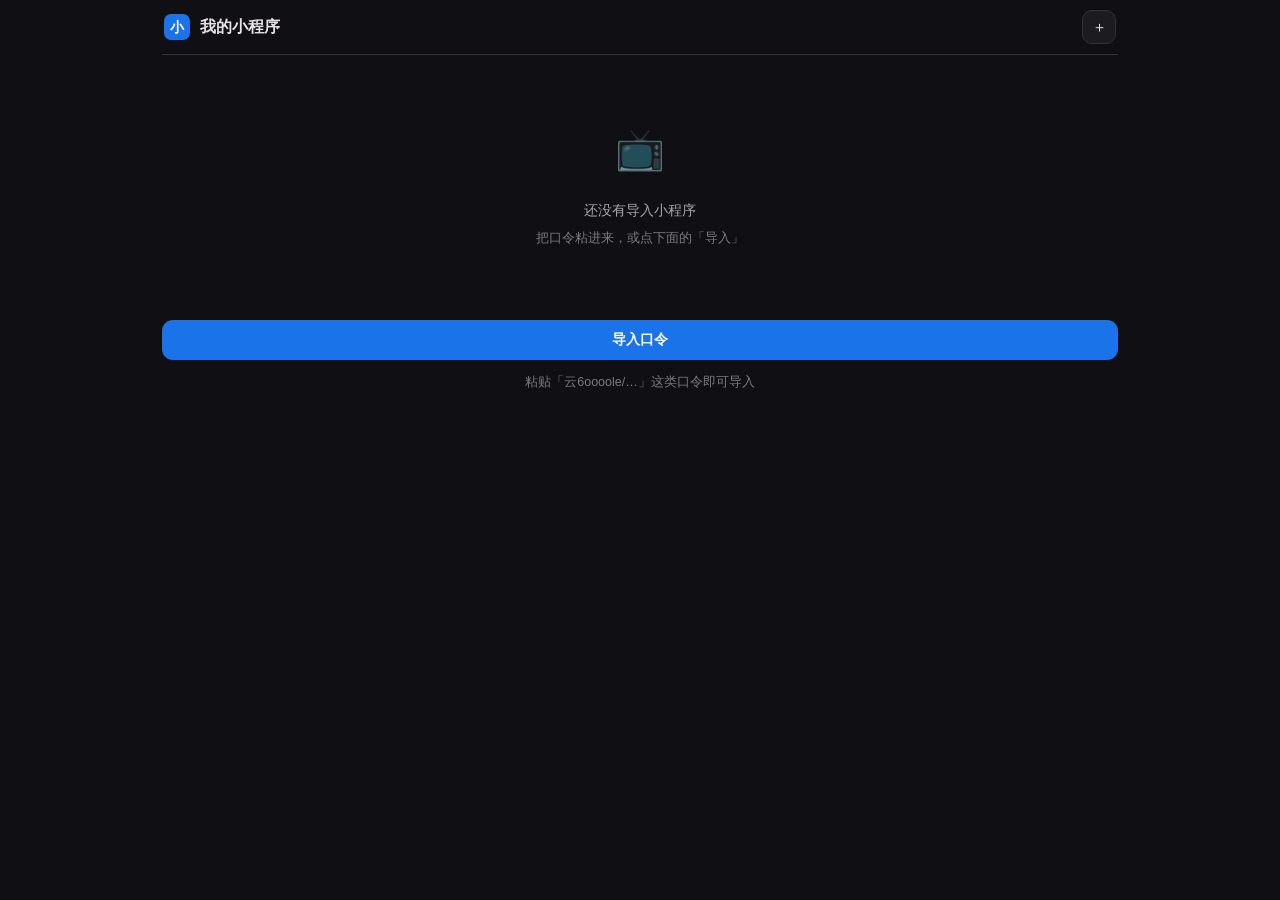
==== commit 5c925468: "feat(hiker): 合入用户前端运行时，补齐合集框架/AES/参数兼容层 基线：oktv-hiker-mobile-b1 65a7123（v1+v2+v3 签名、OK影视+ 身份、 运行时横屏修" ====
--- a/app/src/main/assets/hiker/index.html
+++ b/app/src/main/assets/hiker/index.html
@@ -2,482 +2,180 @@
 <html lang="zh-CN">
 <head>
 <meta charset="utf-8">
-<meta name="viewport" content="width=device-width,initial-scale=1,viewport-fit=cover">
-<title>海阔 · 视界</title>
+<meta name="viewport" content="width=device-width,initial-scale=1,viewport-fit=cover,maximum-scale=1,user-scalable=no">
+<title>小程序</title>
 <style>
 *{box-sizing:border-box;-webkit-tap-highlight-color:transparent}
+/* 配色对齐宿主 App：Material3 深色 + colorPrimary #1A73E8（app/src/main/res/values/styles.xml） */
 :root{
-  --bg:#0d1220;--card:#1a2438;--card2:#202c44;--line:#2c3a56;
-  --txt:#eaf0fb;--sub:#93a4c2;--dim:#63748f;--acc:#5db4ff;--acc2:#8a7dff;
-  --ok:#4fd39a;--warn:#ffb45e;--bad:#ff7b7b;
+  --bg:#101014;--card:#1C1B1F;--card2:#242328;--line:#33323A;
+  --txt:#E6E1E5;--sub:#A8A5AC;--dim:#7C7981;--acc:#1A73E8;--acc2:#1A73E8;
+  --ok:#48D19A;--warn:#F0A55A;--bad:#F2706F;
 }
-html,body{margin:0;padding:0;background:var(--bg);color:var(--txt);
-  font:15px/1.6 -apple-system,"Noto Sans CJK SC","PingFang SC",sans-serif;
-  background-image:radial-gradient(1200px 600px at 10% -10%,#1a2a4a 0%,transparent 60%),
-                   radial-gradient(900px 500px at 110% 0%,#2a1f4a 0%,transparent 55%);
-  min-height:100%}
-.app{max-width:1080px;margin:0 auto;padding:0 14px calc(26px + env(safe-area-inset-bottom,0px))}
-header{position:sticky;top:0;z-index:20;display:flex;align-items:center;gap:10px;
-  padding:14px 2px 12px;background:linear-gradient(180deg,rgba(13,18,32,.97),rgba(13,18,32,.82) 70%,transparent);
-  backdrop-filter:blur(8px)}
-.brand{display:flex;align-items:center;gap:9px;font-size:18px;font-weight:800;letter-spacing:.5px}
-.logo{width:30px;height:30px;border-radius:9px;flex:none;
-  background:linear-gradient(135deg,var(--acc),var(--acc2));display:flex;align-items:center;justify-content:center;
-  color:#0b1220;font-weight:900;font-size:16px;box-shadow:0 4px 16px rgba(93,180,255,.35)}
-.brand small{display:block;font-size:10px;font-weight:500;color:var(--sub);letter-spacing:2px;line-height:1}
-.crumb{flex:1;min-width:0;color:var(--sub);font-size:13px;overflow:hidden;text-overflow:ellipsis;white-space:nowrap}
-.iconbtn{width:34px;height:34px;flex:none;border-radius:10px;border:1px solid var(--line);
-  background:var(--card);color:var(--txt);font-size:17px;cursor:pointer;display:flex;align-items:center;justify-content:center}
-.dot{width:8px;height:8px;border-radius:50%;background:var(--ok);flex:none;box-shadow:0 0 8px var(--ok)}
-.dot.off{background:var(--warn);box-shadow:0 0 8px var(--warn)}
-.view{display:none;animation:fade .22s ease}
-.view.cur{display:block}
-@keyframes fade{from{opacity:0;transform:translateY(6px)}to{opacity:1;transform:none}}
-.hero{padding:18px 2px 8px}
-.hero h1{margin:0 0 6px;font-size:23px;font-weight:800}
-.hero p{margin:0 0 16px;color:var(--sub);font-size:13px}
-.modes{display:flex;gap:8px;flex-wrap:wrap;margin-bottom:14px}
-.modes button{flex:1;min-width:96px;background:var(--card);color:var(--sub);border:1px solid var(--line);
-  border-radius:12px;padding:11px 8px;font-size:14px;cursor:pointer;font-weight:600}
-.modes button.cur{background:linear-gradient(135deg,#244a7a,#3a3270);border-color:var(--acc);color:#fff;
-  box-shadow:0 4px 16px rgba(93,180,255,.18)}
-.modes button b{display:block;font-size:12px;font-weight:500;opacity:.75;margin-top:2px}
-.box{background:var(--card);border:1px solid var(--line);border-radius:16px;padding:16px;margin-bottom:12px}
-.lbl{display:block;font-size:12px;color:var(--sub);margin:0 0 7px;font-weight:600}
-textarea{width:100%;min-height:118px;background:#0b1120;color:var(--txt);border:1px solid var(--line);
-  border-radius:11px;padding:12px;font:13px/1.6 monospace;resize:vertical;outline:none}
+html,body{margin:0;padding:0;height:100%;background:var(--bg);color:var(--txt);
+  font:15px/1.6 -apple-system,BlinkMacSystemFont,"Noto Sans CJK SC","PingFang SC","Microsoft YaHei",sans-serif;
+  overscroll-behavior:none}
+.wrap{max-width:980px;margin:0 auto;padding:0 12px calc(18px + env(safe-area-inset-bottom,0px))}
+
+/* 顶栏 */
+header{position:sticky;top:0;z-index:30;display:flex;align-items:center;gap:10px;
+  padding:calc(10px + env(safe-area-inset-top,0px)) 2px 10px;
+  background:var(--bg);border-bottom:1px solid var(--line)}
+.logo{width:26px;height:26px;border-radius:7px;flex:none;display:flex;align-items:center;justify-content:center;
+  background:var(--acc);color:#fff;font-weight:700;font-size:14px}
+.title{flex:1;min-width:0;font-size:16px;font-weight:700;overflow:hidden;text-overflow:ellipsis;white-space:nowrap}
+.ibtn{width:34px;height:34px;flex:none;border-radius:10px;border:1px solid var(--line);background:var(--card);
+  color:var(--txt);font-size:15px;display:flex;align-items:center;justify-content:center;cursor:pointer}
+.ibtn:active{background:var(--card2)}
+
+/* 站点卡片 */
+.grid-sites{display:grid;grid-template-columns:repeat(auto-fill,minmax(160px,1fr));gap:11px;margin-top:14px}
+.card{background:var(--card);border:1px solid var(--line);border-radius:15px;padding:14px;cursor:pointer;position:relative}
+.card:active{transform:scale(.985)}
+.site-ic{width:40px;height:40px;border-radius:11px;display:flex;align-items:center;justify-content:center;
+  font-size:18px;font-weight:700;color:#fff;margin-bottom:10px}
+.site-nm{font-size:15px;font-weight:700;word-break:break-all;padding-right:34px}
+.site-mt{margin-top:6px;display:flex;gap:5px;flex-wrap:wrap}
+.pill{font:10px/1 monospace;padding:3px 6px;border-radius:5px;background:#26313f;color:var(--sub)}
+.del{position:absolute;top:10px;right:10px;width:24px;height:24px;border-radius:7px;border:1px solid var(--line);
+  background:transparent;color:var(--dim);font-size:12px;padding:0;cursor:pointer}
+
+/* 内容区 */
+#content{min-height:60vh;padding-bottom:26px}
+.grid{display:grid;gap:11px}
+.poster{background:var(--card);border:1px solid var(--line);border-radius:12px;overflow:hidden;cursor:pointer}
+.poster:active{transform:scale(.97)}
+.poster .ph{aspect-ratio:2/3;background:var(--card2);display:flex;
+  align-items:center;justify-content:center;color:var(--dim);font-size:20px;font-weight:700;overflow:hidden}
+.poster .ph img{width:100%;height:100%;object-fit:cover;display:block}
+.poster .pt{padding:7px 8px 9px}
+.poster .pt b{display:block;font-size:12.5px;font-weight:600;line-height:1.35;
+  overflow:hidden;text-overflow:ellipsis;white-space:nowrap}
+.poster .pt span{display:block;font-size:11px;color:var(--dim);
+  overflow:hidden;text-overflow:ellipsis;white-space:nowrap}
+
+.sect-t{font-size:14px;font-weight:700;margin:18px 2px 10px;display:flex;align-items:center;gap:8px;color:var(--txt)}
+.sect-t:before{content:"";width:3px;height:14px;border-radius:2px;background:var(--acc)}
+.row-btn{display:block;width:100%;text-align:left;background:var(--card);border:1px solid var(--line);
+  color:var(--txt);border-radius:11px;padding:12px 14px;font-size:14px;margin-bottom:8px;cursor:pointer}
+.row-btn:active{background:var(--card2)}
+.chip{display:inline-block;margin:0 8px 8px 0;background:var(--card);border:1px solid var(--line);
+  color:var(--sub);border-radius:18px;padding:8px 14px;font-size:13px;cursor:pointer}
+.chip:active{background:var(--card2)}
+.chip[style*="background:#22c55e"]{color:#fff;font-weight:700}
+.center-line{text-align:center;color:var(--dim);font-size:13px;padding:10px 0}
+.hr{height:1px;background:var(--line);margin:14px 0;opacity:.7}
+.rich{background:var(--card);border:1px solid var(--line);border-radius:11px;padding:12px 14px;margin-bottom:8px;
+  font-size:13.5px;line-height:1.7;color:var(--sub);word-break:break-word}
+.rich a{color:var(--acc);text-decoration:none}
+.rich b,.rich font{color:var(--txt)}
+
+.hero-card{display:flex;gap:14px;background:var(--card);border:1px solid var(--line);border-radius:15px;
+  padding:14px;margin:6px 0 14px}
+.hero-card.grad{background:var(--card2)}
+.hero-pic{width:104px;flex:none;aspect-ratio:2/3;border-radius:10px;overflow:hidden;
+  background:var(--card2);display:flex;align-items:center;justify-content:center}
+.hero-pic img{width:100%;height:100%;object-fit:cover}
+.hero-ph{font-size:32px;font-weight:700;color:var(--dim)}
+.hero-info{flex:1;min-width:0}
+.hero-info h2{margin:2px 0 8px;font-size:18px;line-height:1.35}
+.hero-info p{margin:0;color:var(--sub);font-size:12.5px;line-height:1.65}
+
+.input-row{display:flex;gap:8px;margin:6px 0 12px}
+input.f{flex:1;min-width:0;background:#0b1119;color:var(--txt);border:1px solid var(--line);
+  border-radius:11px;padding:11px 12px;font-size:14px;outline:none}
+input.f:focus{border-color:var(--acc)}
+.btn{border-radius:11px;padding:11px 16px;font-size:14px;font-weight:700;cursor:pointer;border:1px solid var(--line)}
+.btn.primary{background:var(--acc);border:none;color:#fff}
+.btn.gh{background:var(--card2);color:var(--txt)}
+
+.empty{text-align:center;color:var(--sub);padding:56px 16px;font-size:14px;line-height:1.9}
+.empty .big{display:block;font-size:40px;margin-bottom:10px;opacity:.6}
+.dim{color:var(--dim);font-size:12.5px}
+
+/* 导入弹层 */
+.mask{position:fixed;inset:0;background:rgba(0,0,0,.6);z-index:60;display:none;align-items:flex-end}
+.mask.show{display:flex}
+.sheet{width:100%;max-width:980px;margin:0 auto;background:var(--card);border-radius:18px 18px 0 0;
+  padding:18px 16px calc(18px + env(safe-area-inset-bottom,0px));border-top:1px solid var(--line)}
+.sheet h3{margin:0 0 4px;font-size:16px}
+.sheet .hint{color:var(--dim);font-size:12px;margin:0 0 12px;line-height:1.7}
+textarea{width:100%;min-height:120px;background:#0b1119;color:var(--txt);border:1px solid var(--line);
+  border-radius:11px;padding:11px;font:13px/1.6 monospace;resize:vertical;outline:none}
 textarea:focus{border-color:var(--acc)}
-input.f{width:100%;background:#0b1120;color:var(--txt);border:1px solid var(--line);
-  border-radius:11px;padding:11px 12px;font:14px/1.4 -apple-system,sans-serif;outline:none}
-input.f:focus{border-color:var(--acc)}
-.row{display:flex;gap:9px;flex-wrap:wrap;align-items:center;margin-top:12px}
-.btn{border-radius:11px;padding:11px 18px;font-size:14px;font-weight:700;cursor:pointer;border:1px solid var(--line)}
-.btn.primary{background:linear-gradient(135deg,var(--acc),var(--acc2));border:none;color:#0b1220;flex:1;min-width:150px;
-  box-shadow:0 6px 18px rgba(93,180,255,.28)}
-.btn.gh{background:var(--card2);color:var(--txt)}
-.btn.sm{padding:8px 13px;font-size:13px;font-weight:600}
-.btn:active{transform:translateY(1px)}
-.hintline{color:var(--dim);font-size:12px;margin-top:10px;line-height:1.7}
-.hintline code{color:var(--acc);font:12px monospace}
-.imports{display:none;gap:8px;flex-wrap:wrap;margin-top:12px}
-.imports.show{display:flex}
-.filelab{position:relative;overflow:hidden;display:inline-block}
-.filelab input[type=file]{position:absolute;inset:0;opacity:0;cursor:pointer}
-.grid{display:grid;grid-template-columns:repeat(auto-fill,minmax(150px,1fr));gap:12px}
-.grid.posters{grid-template-columns:repeat(auto-fill,minmax(120px,1fr))}
-.card{background:var(--card);border:1px solid var(--line);border-radius:15px;padding:14px;cursor:pointer;
-  transition:transform .15s,border-color .15s;position:relative;overflow:hidden}
-.card:active{transform:scale(.98)}
-.card:hover{border-color:var(--acc)}
-.site-ic{width:44px;height:44px;border-radius:13px;display:flex;align-items:center;justify-content:center;
-  font-size:20px;font-weight:800;color:#0b1220;margin-bottom:11px}
-.site-nm{font-weight:700;font-size:15px;margin-bottom:3px;word-break:break-all}
-.site-mt{font-size:11px;color:var(--dim);display:flex;gap:6px;flex-wrap:wrap}
-.pill{display:inline-block;font:10px/1 monospace;padding:3px 7px;border-radius:6px;background:#26344b;color:var(--sub)}
-.pill.ok{background:#1d4433;color:var(--ok)}
-.poster{background:var(--card);border:1px solid var(--line);border-radius:13px;overflow:hidden;cursor:pointer;transition:transform .15s}
-.poster:active{transform:scale(.97)}
-.poster .ph{aspect-ratio:2/3;background:linear-gradient(135deg,#22304c,#2a2450);display:flex;align-items:center;
-  justify-content:center;color:#5a6f96;font-size:30px;font-weight:800}
-.poster .ph img{width:100%;height:100%;object-fit:cover}
-.poster .pt{padding:8px 9px 10px}
-.poster .pt b{display:block;font-size:13px;font-weight:600;line-height:1.35;
-  overflow:hidden;text-overflow:ellipsis;white-space:nowrap}
-.poster .pt span{font-size:11px;color:var(--dim);display:block;overflow:hidden;text-overflow:ellipsis;white-space:nowrap}
-.toolbar{display:flex;gap:9px;align-items:center;margin:4px 0 14px;flex-wrap:wrap}
-.toolbar .f{flex:1;min-width:150px}
-.chips{display:flex;gap:8px;overflow-x:auto;padding:2px 0 12px;scrollbar-width:none}
-.chips::-webkit-scrollbar{display:none}
-.chip{flex:none;background:var(--card);border:1px solid var(--line);color:var(--sub);
-  border-radius:20px;padding:7px 15px;font-size:13px;cursor:pointer;white-space:nowrap}
-.chip.cur{background:var(--acc);color:#0b1220;border-color:var(--acc);font-weight:700}
-.detail-hero{display:flex;gap:16px;background:var(--card);border:1px solid var(--line);border-radius:16px;padding:16px;margin-bottom:14px}
-.detail-hero .ph{width:120px;aspect-ratio:2/3;border-radius:11px;flex:none;
-  background:linear-gradient(135deg,#22304c,#2a2450);display:flex;align-items:center;justify-content:center;
-  color:#5a6f96;font-size:38px;font-weight:800;overflow:hidden}
-.detail-hero .ph img{width:100%;height:100%;object-fit:cover}
-.detail-hero .info{flex:1;min-width:0}
-.detail-hero h2{margin:2px 0 8px;font-size:19px}
-.detail-hero p{margin:0;color:var(--sub);font-size:13px;line-height:1.7}
-.eps{display:grid;grid-template-columns:repeat(auto-fill,minmax(88px,1fr));gap:9px;margin-top:6px}
-.ep{background:var(--card2);border:1px solid var(--line);border-radius:10px;padding:9px 6px;text-align:center;
-  font-size:13px;cursor:pointer;overflow:hidden;text-overflow:ellipsis;white-space:nowrap}
-.ep:active{background:var(--acc);color:#0b1220}
-.sect-t{font-size:15px;font-weight:700;margin:18px 2px 10px;display:flex;align-items:center;gap:8px}
-.sect-t:before{content:"";width:4px;height:15px;border-radius:3px;background:linear-gradient(var(--acc),var(--acc2))}
-.empty{color:var(--dim);text-align:center;padding:36px 12px;font-size:14px}
-.empty .big{font-size:34px;display:block;margin-bottom:8px;opacity:.5}
-.notice{background:#3a2a18;border:1px solid #6b4a22;color:var(--warn);border-radius:11px;
-  padding:10px 13px;font-size:13px;margin:10px 0}
-.notice.info{background:#16283f;border-color:#2c4a70;color:var(--acc)}
-.toast{position:fixed;left:50%;bottom:calc(24px + env(safe-area-inset-bottom,0px));transform:translateX(-50%) translateY(20px);
-  background:#0b1120ee;border:1px solid var(--line);color:var(--txt);padding:11px 18px;border-radius:12px;
-  font-size:14px;z-index:50;opacity:0;transition:.25s;max-width:88%;text-align:center;box-shadow:0 8px 30px #0008}
-.toast.show{opacity:1;transform:translateX(-50%) translateY(0)}
-.history{display:flex;gap:8px;flex-wrap:wrap;margin-top:6px}
-.hist{background:var(--card2);border:1px solid var(--line);border-radius:9px;padding:7px 11px;font-size:12px;
-  color:var(--sub);cursor:pointer;max-width:220px;overflow:hidden;text-overflow:ellipsis;white-space:nowrap}
-footer{color:var(--dim);font-size:11px;text-align:center;padding:22px 0 6px}
+.sheet .row{display:flex;gap:9px;margin-top:12px}
+.sheet .row .btn{flex:1}
+
+/* 其它 */
+#toast{position:fixed;left:50%;bottom:calc(28px + env(safe-area-inset-bottom,0px));transform:translateX(-50%) translateY(16px);
+  background:#0b1119f2;border:1px solid var(--line);color:var(--txt);padding:10px 16px;border-radius:11px;
+  font-size:13.5px;z-index:80;opacity:0;transition:.22s;max-width:86%;text-align:center;
+  box-shadow:0 10px 34px #0009;pointer-events:none}
+#toast.show{opacity:1;transform:translateX(-50%) translateY(0)}
+#busy{position:fixed;left:50%;top:50%;transform:translate(-50%,-50%);z-index:70;display:none;
+  background:#0b1119f2;border:1px solid var(--line);border-radius:13px;padding:16px 22px;font-size:14px;
+  box-shadow:0 14px 40px #000a}
+#busy.show{display:block}
+#busy:after{content:"";display:block;margin:10px auto 0;width:20px;height:20px;border-radius:50%;
+  border:2px solid var(--line);border-top-color:var(--acc);animation:spin .8s linear infinite}
+@keyframes spin{to{transform:rotate(360deg)}}
+#diagLog{display:none}
 </style>
 </head>
 <body>
-<div class="app">
+<div class="wrap">
   <header>
-    <button class="iconbtn" id="btnBack" style="display:none" aria-label="返回">&lsaquo;</button>
-    <div class="brand"><span class="logo">海</span><span>海阔<small>HIKER VIEW</small></span></div>
-    <div class="crumb" id="crumb">录入口令，生成站点</div>
-    <span class="dot" id="netDot" title="同步桥状态"></span>
+    <div class="logo">小</div>
+    <div class="title" id="ruleTitle">我的小程序</div>
+    <button class="ibtn" id="backBtn" style="display:none">‹</button>
+    <button class="ibtn" id="importBtn">＋</button>
   </header>
 
-  <!-- ① 录口令 -->
-  <section class="view cur" data-v="input">
-    <div class="hero">
-      <h1>录入口令，生成站点</h1>
-      <p>粘贴海阔口令或配置地址 → 一键生成站点 → 点站点即可进入播放。</p>
+  <!-- 站点列表 -->
+  <div id="viewSites">
+    <div id="siteList"></div>
+    <button class="btn primary" id="importBtn2" style="width:100%;margin-top:14px" onclick="document.getElementById('importBtn').click()">
+      导入口令
+    </button>
+    <div class="dim" style="text-align:center;margin-top:12px">
+      粘贴「云6oooole/…」这类口令即可导入
     </div>
-    <div class="modes" id="modes">
-      <button data-m="single" class="cur">单口令<b>一条口令</b></button>
-      <button data-m="multi">多口令<b>换行 / 分号分隔</b></button>
-      <button data-m="password">含密码<b>口令 + 访问密码</b></button>
-      <button data-m="import">导入<b>粘贴 / 文件 / 剪贴板</b></button>
+  </div>
+
+  <!-- 规则页 -->
+  <div id="viewRule" style="display:none">
+    <div id="content"></div>
+  </div>
+
+  <div id="diagLog"></div>
+</div>
+
+<!-- 导入弹层 -->
+<div class="mask" id="importMask">
+  <div class="sheet">
+    <h3>导入口令</h3>
+    <p class="hint">支持：云口令（云6oooole/xxxxxx/…）、分享口令、规则 JSON、订阅地址。多条口令请一行一条。</p>
+    <textarea id="importText" placeholder="把口令粘到这里"></textarea>
+    <div class="row">
+      <button class="btn gh" id="clipBtn">读剪贴板</button>
+      <button class="btn gh" id="importCancel">取消</button>
+      <button class="btn primary" id="importOk">导入</button>
     </div>
-    <div class="box">
-      <label class="lbl" id="codeLbl">口令 / 配置地址</label>
-      <textarea id="code" placeholder="粘贴云口令、分享口令、规则 JSON 或配置 URL…&#10;例：小程序￥home_rule￥{…}&#10;或：云6oooole/xxxxxx/abc123"></textarea>
-      <div id="pwdWrap" style="display:none;margin-top:12px">
-        <label class="lbl">访问密码（云便签 / 加密口令）</label>
-        <input class="f" id="pwd" type="password" placeholder="可选，口令自带 (@密码) 时可留空">
-      </div>
-      <div class="row">
-        <button class="btn primary" id="btnGen">生成站点 →</button>
-        <button class="btn gh" id="btnDemo">载入演示</button>
-        <button class="btn gh" id="btnClear">清空</button>
-      </div>
-      <div class="imports" id="imports">
-        <button class="btn gh sm" id="btnPaste">粘贴文本</button>
-        <button class="btn gh sm" id="btnClip">读取剪贴板</button>
-        <label class="btn gh sm filelab">选择文件<input type="file" id="fileIn" accept=".txt,.json,.js,.md,*"></label>
-      </div>
-      <div class="hintline" id="hint">
-        支持 <code>云1~云10 oooole/…</code>（可带 <code>(@密码)</code>）、<code>￥home_rule￥{json}</code> 分享口令、
-        <code>base64://@标题@…</code>、规则 JSON / 数组、TVBox 配置 URL、<code>名称,http://…</code>。
-      </div>
-    </div>
-    <div class="sect-t">最近录入</div>
-    <div class="history" id="history"><span class="hintline">暂无记录</span></div>
-    <div id="genNote"></div>
-  </section>
+  </div>
+</div>
 
-  <!-- ② 站点列表 -->
-  <section class="view" data-v="sites">
-    <div class="sect-t" id="siteTitle">我的站点</div>
-    <div class="grid" id="siteGrid"></div>
-    <div class="row" style="margin-top:16px">
-      <button class="btn gh sm" id="btnAddMore">＋ 继续录口令</button>
-      <button class="btn gh sm" id="btnDemo2">载入演示站点</button>
-      <button class="btn gh sm" id="btnClearSites">清空站点</button>
-    </div>
-  </section>
+<div id="toast"></div>
+<div id="busy"></div>
 
-  <!-- ③ 站点内容 -->
-  <section class="view" data-v="content">
-    <div class="toolbar">
-      <input class="f" id="kw" placeholder="在此站点内搜索…">
-      <button class="btn primary sm" id="btnSearch" style="flex:none;min-width:0">搜索</button>
-    </div>
-    <div class="chips" id="chips"></div>
-    <div id="listNote"></div>
-    <div class="grid posters" id="vodGrid"></div>
-  </section>
-
-  <!-- ④ 详情 -->
-  <section class="view" data-v="detail">
-    <div class="detail-hero" id="detailHero"></div>
-    <div class="sect-t">选集 · 点击播放</div>
-    <div class="eps" id="eps"></div>
-    <div id="detailNote"></div>
-  </section>
-
-  <footer>海阔独立运行时 · 独立 WebView / 同步桥 · 口令 → 站点 → 播放</footer>
-</div>
-<div class="toast" id="toast"></div>
-
-<!-- 运行时层（顺序不可变）：独立同步桥 → scheme → API 契约 → JsT4 → shim → 兼容层 → 应用逻辑 -->
-<script src="hiker_bridge_adapter.js"></script>
-<script src="hiker_scheme.js"></script>
-<script src="hiker_api_surface.js"></script>
-<script src="jst4.js"></script>
-<script src="hiker_runtime_shim.js"></script>
-<script src="hiker_compat.js"></script>
-<script src="hiker_app.js"></script>
+<script src="hiker_engine.js"></script>
+<script src="hiker_import.js"></script>
+<script src="hiker_ui.js"></script>
 <script>
-/* 容器页 UI 逻辑：ES5，旧 WebView 兼容（Chromium 50~70） */
-(function () {
-  'use strict';
-  var G = window, A = window.HikerApp;
-  var $ = function (id) { return document.getElementById(id); };
-  var esc = function (v) { return String(v === null || v === undefined ? '' : v)
-    .replace(/&/g, '&amp;').replace(/</g, '&lt;').replace(/>/g, '&gt;')
-    .replace(/"/g, '&quot;').replace(/'/g, '&#39;'); };
-  var S = { mode: 'single', sites: [], stack: [], site: null, vods: [], classes: [], cls: '', vod: null, detail: null };
-
-  var toastTimer = null;
-  function toast(msg) {
-    var t = $('toast'); t.textContent = msg; t.className = 'toast show';
-    if (toastTimer) clearTimeout(toastTimer);
-    toastTimer = setTimeout(function () { t.className = 'toast'; }, 2600);
-  }
-  function show(v, crumb, canBack) {
-    var vs = document.getElementsByTagName('section'), i;
-    for (i = 0; i < vs.length; i++) vs[i].className = 'view' + (vs[i].getAttribute('data-v') === v ? ' cur' : '');
-    $('crumb').textContent = crumb || '';
-    $('btnBack').style.display = canBack ? 'flex' : 'none';
-    window.scrollTo(0, 0);
-  }
-  function push(v, crumb) { S.stack.push({ v: v, crumb: crumb }); apply(); }
-  function apply() {
-    var top = S.stack[S.stack.length - 1];
-    if (!top) { show('input', '录入口令，生成站点', false); return; }
-    show(top.v, top.crumb, true);
-  }
-  function goInput() { S.stack = []; show('input', '录入口令，生成站点', false); }
-  function goSites() { S.stack = []; push('sites', '我的站点 · ' + S.sites.length + ' 个'); renderSites(); }
-  $('btnBack').onclick = function () {
-    if (!S.stack.length) { goInput(); return; }
-    S.stack.pop();
-    if (!S.stack.length) goInput(); else apply();
-  };
-
-  /* 静默装配运行时层；这一层只负责执行规则，不给用户展示任何调试信息 */
-  function boot() {
-    try {
-      if (G.HikerCompat && G.HikerCompat.install) {
-        G.HikerCompat.install({ isolation: 'strict',
-          page: { MOBILE_UA: navigator.userAgent, PC_UA: '' },
-          onResult: function () {} });
-      }
-    } catch (e) {}
-    A.wire();
-    var offline = !!(G.HikerHost && G.HikerHost.isOffline);
-    $('netDot').className = 'dot' + (offline ? ' off' : '');
-    $('netDot').title = offline ? '离线：云口令/配置地址需联网，演示站点可完整体验' : '同步桥已连接';
-    S.sites = A.load('sites', []) || [];
-    renderHistory();
-    if (S.sites.length) goSites();
-  }
-
-  /* ---------- 录口令 ---------- */
-  var modeHint = {
-    single: '支持 <code>云1~云10 oooole/…</code>、<code>￥home_rule￥{json}</code>、<code>base64://@标题@…</code>、规则 JSON、配置 URL、<code>名称,http://…</code>。',
-    multi: '每行一条口令，或用 <code>;</code> 分隔；多条口令的站点会合并去重。',
-    password: '口令里含 <code>(@密码)</code> 或分享人设了访问密码时，用此模式；也可在下方填密码。',
-    import: '粘贴整段文本、从文件导入，或读取系统剪贴板；会自动识别分享包装 / JSON 数组 / 多口令。'
-  };
-  $('modes').addEventListener('click', function (e) {
-    var b = e.target.closest ? e.target.closest('button') : e.target;
-    if (!b || !b.getAttribute('data-m')) return;
-    S.mode = b.getAttribute('data-m');
-    var bs = $('modes').getElementsByTagName('button'), i;
-    for (i = 0; i < bs.length; i++) bs[i].className = (bs[i] === b ? 'cur' : '');
-    $('pwdWrap').style.display = (S.mode === 'password') ? 'block' : 'none';
-    $('imports').className = 'imports' + (S.mode === 'import' ? ' show' : '');
-    $('hint').innerHTML = modeHint[S.mode];
-    $('codeLbl').textContent = (S.mode === 'multi' || S.mode === 'import') ? '口令（可多行 / 整段）' : '口令 / 配置地址';
+  window.addEventListener('load', function () {
+    try { HikerUI.boot(); }
+    catch (e) { document.getElementById('siteList').innerHTML =
+      '<div class="empty">启动失败：' + (e && e.message) + '</div>'; }
   });
-  function addHistory(text) {
-    var h = A.load('history', []);
-    h = [String(text).slice(0, 160)].concat(h.filter(function (x) { return x !== text; })).slice(0, 6);
-    A.save('history', h); renderHistory();
-  }
-  function renderHistory() {
-    var h = A.load('history', []), out = '', i;
-    for (i = 0; i < h.length; i++) out += '<span class="hist" data-h="' + i + '" title="' + esc(h[i]) + '">' + esc(h[i]) + '</span>';
-    $('history').innerHTML = out || '<span class="hintline">暂无记录</span>';
-  }
-  $('history').addEventListener('click', function (e) {
-    var i = e.target.getAttribute && e.target.getAttribute('data-h');
-    if (i === null || i === undefined) return;
-    var h = A.load('history', []); $('code').value = h[+i] || '';
-    toast('已填入历史口令');
-  });
-  function doGenerate(text) {
-    text = String(text || '').replace(/^\s+|\s+$/g, '');
-    if (!text) { toast('请先录入口令'); return; }
-    var res = A.generate(text, { mode: S.mode, password: $('pwd').value });
-    addHistory(text);
-    var html = '';
-    if (res.notes.length) html += '<div class="notice info">' + esc(res.notes.join('　·　')) + '</div>';
-    if (res.warnings.length) html += '<div class="notice">' + esc(res.warnings.join('　·　')) + '</div>';
-    $('genNote').innerHTML = html;
-    if (!res.count) { toast('未生成站点：' + (res.notes[0] || '请检查口令')); return; }
-    var seen = {}, merged = [], i;
-    for (i = 0; i < res.sites.length; i++) { seen[res.sites[i].key] = 1; merged.push(res.sites[i]); }
-    for (i = 0; i < S.sites.length; i++) if (!seen[S.sites[i].key]) merged.push(S.sites[i]);
-    S.sites = merged; A.save('sites', S.sites);
-    toast('已生成 ' + res.count + ' 个站点');
-    goSites();
-  }
-  $('btnGen').onclick = function () { doGenerate($('code').value); };
-  $('btnClear').onclick = function () { $('code').value = ''; $('pwd').value = ''; $('genNote').innerHTML = ''; };
-  $('btnDemo').onclick = function () {
-    /* 走真实链路：把一份配置口令填进输入框 → doGenerate 解析 → 生成带规则的站点 */
-    var cfg = A.demoConfig();
-    $('code').value = cfg;
-    S.mode = 'single';
-    var bs = $('modes').getElementsByTagName('button'), i;
-    for (i = 0; i < bs.length; i++) bs[i].className = (bs[i].getAttribute('data-m') === 'single' ? 'cur' : '');
-    $('pwdWrap').style.display = 'none'; $('imports').className = 'imports';
-    doGenerate(cfg);
-  };
-  $('btnPaste').onclick = function () {
-    var v = window.prompt('粘贴整段口令 / 配置文本：');
-    if (v) { $('code').value = v; toast('已填入 ' + v.length + ' 字符'); }
-  };
-  $('btnClip').onclick = function () {
-    if (G.navigator && navigator.clipboard && navigator.clipboard.readText) {
-      navigator.clipboard.readText().then(function (t) { $('code').value = t || ''; toast(t ? '已读取剪贴板' : '剪贴板为空'); })
-        .catch(function () { toast('剪贴板不可用，请用「粘贴文本」'); });
-    } else {
-      var v = window.prompt('此环境无法直接读剪贴板，请粘贴：');
-      if (v) { $('code').value = v; toast('已填入'); }
-    }
-  };
-  $('fileIn').onchange = function (e) {
-    var f = e.target.files && e.target.files[0]; if (!f) return;
-    var rd = new FileReader();
-    rd.onload = function () { $('code').value = String(rd.result || ''); toast('已导入 ' + f.name); };
-    rd.onerror = function () { toast('文件读取失败'); };
-    rd.readAsText(f, 'UTF-8');
-  };
-
-  /* ---------- 站点列表 ---------- */
-  var COLORS = ['#5db4ff', '#4fd39a', '#ffb45e', '#8a7dff', '#ff8fb1', '#5fd0d3'];
-  function renderSites() {
-    $('siteTitle').textContent = '我的站点 · ' + S.sites.length + ' 个';
-    if (!S.sites.length) { $('siteGrid').innerHTML = '<div class="empty"><span class="big">◇</span>还没有站点，回首页录入口令</div>'; return; }
-    var h = '', i, st, c, initial;
-    for (i = 0; i < S.sites.length; i++) {
-      st = S.sites[i]; c = st.color || COLORS[i % COLORS.length];
-      initial = (st.name || '?').replace(/[^0-9A-Za-z\u4e00-\u9fa5]/g, '').charAt(0) || '海';
-      h += '<div class="card" data-si="' + i + '">'
-        + '<div class="site-ic" style="background:' + c + '">' + esc(initial) + '</div>'
-        + '<div class="site-nm">' + esc(st.name) + '</div>'
-        + '<div class="site-mt"><span class="pill">' + (st.siteKind === 'rule' ? '规则站' : '配置站') + '</span>'
-        + (st.searchable ? '<span class="pill ok">可搜索</span>' : '')
-        + (st.group ? '<span class="pill">' + esc(st.group) + '</span>' : '') + '</div></div>';
-    }
-    $('siteGrid').innerHTML = h;
-  }
-  $('siteGrid').addEventListener('click', function (e) {
-    var n = e.target, idx = null;
-    while (n && n !== this) { if (n.getAttribute && n.getAttribute('data-si') !== null) { idx = n.getAttribute('data-si'); break; } n = n.parentNode; }
-    if (idx === null) return;
-    openSite(S.sites[+idx]);
-  });
-  $('btnAddMore').onclick = goInput;
-  $('btnDemo2').onclick = function () {
-    var res = A.generate(A.demoConfig(), { mode: 'single' });
-    var seen = {}, merged = res.sites.slice(), i;
-    for (i = 0; i < merged.length; i++) seen[merged[i].key] = 1;
-    for (i = 0; i < S.sites.length; i++) if (!seen[S.sites[i].key]) merged.push(S.sites[i]);
-    S.sites = merged; A.save('sites', S.sites); renderSites(); toast('已载入演示站点');
-  };
-  $('btnClearSites').onclick = function () { S.sites = []; A.save('sites', []); renderSites(); toast('已清空站点'); };
-
-  /* ---------- 站点内容（home / cate / search） ---------- */
-  function openSite(st) {
-    S.site = st; S.cls = '';
-    var r = A.home(st);
-    S.classes = r.classes.length ? r.classes : (st.categories || []);
-    S.vods = r.vods;
-    push('content', st.name);
-    renderChips(); renderVods(); renderListNote(r);
-  }
-  function renderListNote(r) {
-    var h = '';
-    if (!r.vods.length && r.action === 'degrade') {
-      h = '<div class="notice">该站点首页规则需要 ' + esc(r.degrade || '内核引擎') +
-          '，本独立 WebView 只能执行 js: 规则片段；可点「载入演示站点」体验完整链路。</div>';
-    } else if (!r.vods.length && r.err && r.action !== 'no-rule') {
-      h = '<div class="notice">规则未产出内容：' + esc(r.err) + '</div>';
-    } else if (r.action === 'no-rule') {
-      h = '<div class="notice">此站点来自配置，未提供可在 WebView 执行的首页规则（home/find_rule）；' +
-          '配置型站点（csp_/jar/X5）需 App 原生引擎，独立 WebView 不接管。</div>';
-    }
-    $('listNote').innerHTML = h;
-  }
-  function renderChips() {
-    var h = '', i;
-    if (!S.classes.length) { $('chips').innerHTML = ''; return; }
-    for (i = 0; i < S.classes.length; i++)
-      h += '<span class="chip' + (S.cls === S.classes[i] || (i === 0 && !S.cls) ? ' cur' : '') + '" data-c="' + esc(S.classes[i]) + '">' + esc(S.classes[i]) + '</span>';
-    $('chips').innerHTML = h;
-  }
-  $('chips').addEventListener('click', function (e) {
-    var c = e.target.getAttribute && e.target.getAttribute('data-c');
-    if (c === null || c === undefined) return;
-    S.cls = c;
-    var r = A.cate(S.site, c);
-    S.vods = r.vods; renderChips(); renderVods(); renderListNote(r);
-  });
-  $('btnSearch').onclick = function () {
-    var kw = $('kw').value.replace(/^\s+|\s+$/g, '');
-    if (!kw) { toast('请输入关键词'); return; }
-    if (!S.site) return;
-    var r = A.search(S.site, kw);
-    S.cls = ''; S.vods = r.vods; renderChips(); renderVods(); renderListNote(r);
-    toast('搜索「' + kw + '」：' + r.vods.length + ' 条');
-  };
-  function renderVods() {
-    if (!S.vods.length) { $('vodGrid').innerHTML = '<div class="empty"><span class="big">▤</span>暂无内容</div>'; return; }
-    var h = '', i, v, ph;
-    for (i = 0; i < S.vods.length; i++) {
-      v = S.vods[i];
-      ph = v.pic ? '<img src="' + esc(v.pic) + '" alt="">' : esc((v.title || '海').charAt(0));
-      h += '<div class="poster" data-vi="' + i + '"><div class="ph">' + ph + '</div>'
-        + '<div class="pt"><b>' + esc(v.title) + '</b><span>' + esc(v.desc || '') + '</span></div></div>';
-    }
-    $('vodGrid').innerHTML = h;
-  }
-  $('vodGrid').addEventListener('click', function (e) {
-    var n = e.target, idx = null;
-    while (n && n !== this) { if (n.getAttribute && n.getAttribute('data-vi') !== null) { idx = n.getAttribute('data-vi'); break; } n = n.parentNode; }
-    if (idx === null) return;
-    openDetail(S.vods[+idx]);
-  });
-
-  /* ---------- 详情 / 选集 / 播放 ---------- */
-  function openDetail(v) {
-    S.vod = v;
-    var d = A.detail(S.site, v);
-    S.detail = d;
-    var ph = d.pic ? '<img src="' + esc(d.pic) + '" alt="">' : esc((v.title || '海').charAt(0));
-    $('detailHero').innerHTML = '<div class="ph">' + ph + '</div><div class="info">'
-      + '<h2>' + esc(v.title) + '</h2><p>' + esc(d.desc || '暂无简介') + '</p>'
-      + '<div style="margin-top:10px"><span class="pill">' + esc(S.site.name) + '</span> '
-      + '<span class="pill ' + (d.episodes.length ? 'ok' : '') + '">' + d.episodes.length + ' 集</span></div></div>';
-    var h = '', i;
-    for (i = 0; i < d.episodes.length; i++)
-      h += '<div class="ep" data-ei="' + i + '" title="' + esc(d.episodes[i].name) + '">' + esc(d.episodes[i].name) + '</div>';
-    $('eps').innerHTML = h || '<div class="empty" style="grid-column:1/-1">该剧集列表为空</div>';
-    var note = '';
-    if (d.action === 'degrade') note = '<div class="notice">详情规则需 ' + esc(d.degrade) + ' 引擎，已降级。</div>';
-    else if (!d.episodes.length && d.err) note = '<div class="notice">详情规则未产出选集：' + esc(d.err) + '</div>';
-    $('detailNote').innerHTML = note;
-    push('detail', v.title);
-  }
-  $('eps').addEventListener('click', function (e) {
-    var i = e.target.getAttribute && e.target.getAttribute('data-ei');
-    if (i === null || i === undefined) return;
-    var ep = S.detail.episodes[+i];
-    var r = A.playEpisode(S.site, S.vod, ep);
-    if (r.ok) toast('▶ ' + ep.name + ' 已交给 App 播放器');
-    else toast('播放失败：' + (r.err || '无地址'));
-  });
-
-  boot();
-  G.__HIKER_APP_STATE__ = S;
-})();
 </script>
 </body>
 </html>
